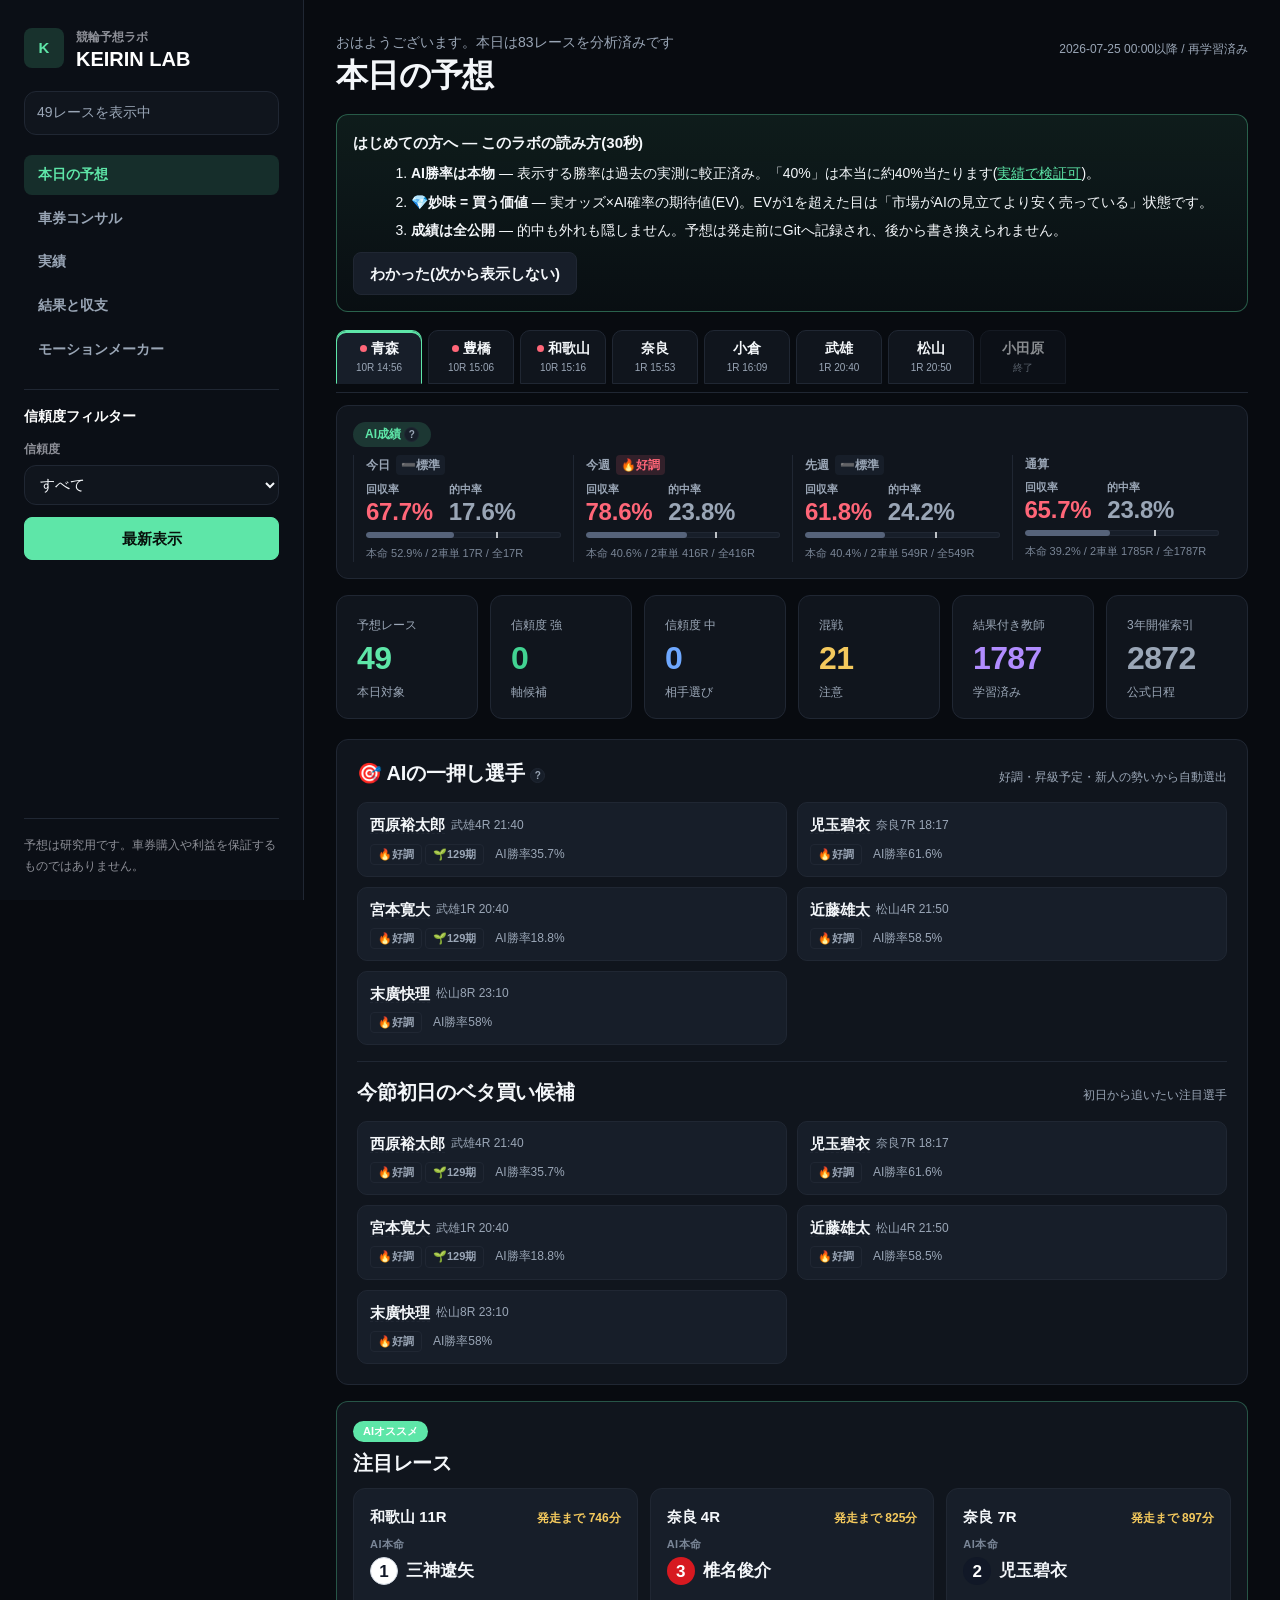
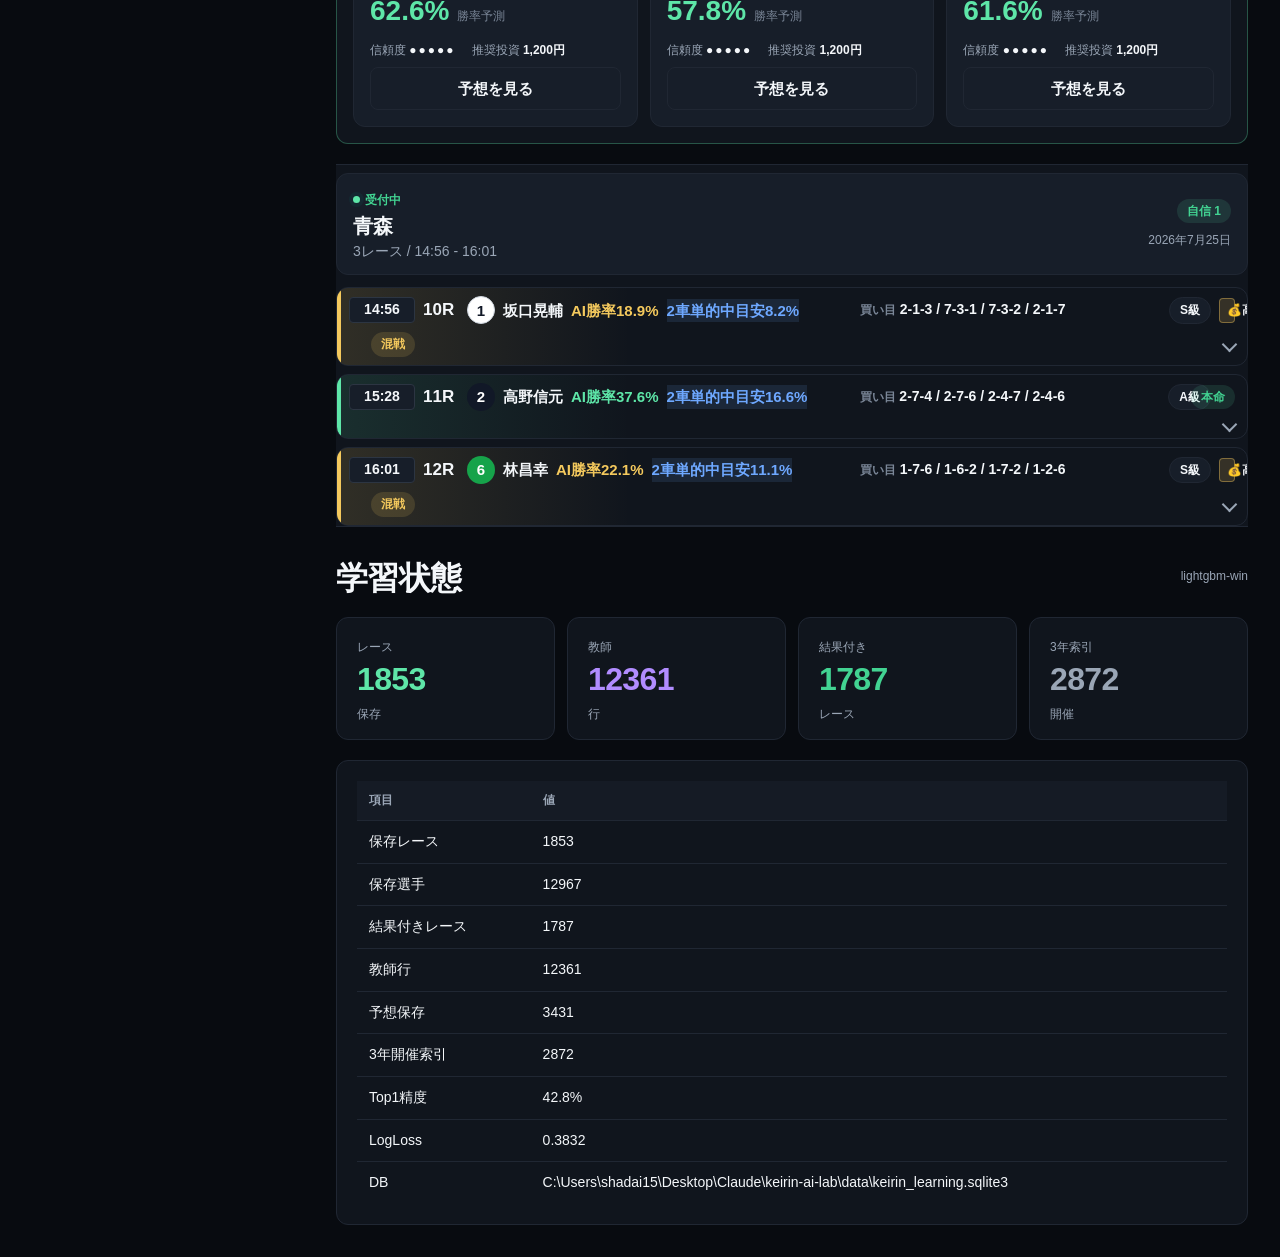
==== app/index.html @ 06a46ecc "実績まわりを「テーブル」から「バーで比較できる形」に作り替え 「全体的に物足りない/実績が見づらい」というフィードバックへの対応。 これまで実績系はすべて同じ重さのdata-tableで、一番大事な回" ====
﻿<!doctype html>
<html lang="ja">
  <head>
    <meta charset="utf-8" />
    <meta http-equiv="Cache-Control" content="no-cache, no-store, must-revalidate" />
    <meta http-equiv="Pragma" content="no-cache" />
    <meta http-equiv="Expires" content="0" />
    <meta name="viewport" content="width=device-width, initial-scale=1" />
    <link rel="icon" href="data:image/svg+xml,%3Csvg xmlns='http://www.w3.org/2000/svg' viewBox='0 0 64 64'%3E%3Crect width='64' height='64' rx='14' fill='%2310151D'/%3E%3Ctext x='32' y='45' font-size='38' font-weight='900' font-family='Arial' fill='%235EE6A8' text-anchor='middle'%3EK%3C/text%3E%3C/svg%3E" />
    <title>Keirin AI Lab</title>
    <link rel="stylesheet" href="styles.css?v=c7fe04d6" />
  </head>
  <body data-page="home">
    <div class="app-shell">
      <aside class="sidebar" aria-label="メインナビゲーション">
        <div class="brand">
          <span class="brand-mark">K</span>
          <div class="brand-copy">
            <span class="brand-kicker">競輪予想ラボ</span>
            <h1>KEIRIN LAB</h1>
          </div>
        </div>

        <div class="status" id="status" role="status">起動中</div>

        <nav class="side-nav" aria-label="ページ切替">
          <a href="index.html" class="active">本日の予想</a>
          <a href="consult.html">車券コンサル</a>
          <a href="record.html">実績</a>
          <a href="results.html">結果と収支</a>
          <a href="motion.html">モーションメーカー</a>
        </nav>

        <section class="sidebar-group" aria-labelledby="today-filter-title">
          <div class="sidebar-title" id="today-filter-title">信頼度フィルター</div>
          <label class="field">
            <span>信頼度</span>
            <select id="confidenceFilter">
              <option value="all">すべて</option>
              <option value="本命">本命</option>
              <option value="順当">順当</option>
              <option value="混戦">混戦</option>
            </select>
          </label>
          <button id="refreshTodayBtn" class="button primary">最新表示</button>
        </section>


        <p class="notice">予想は研究用です。車券購入や利益を保証するものではありません。</p>
      </aside>

      <main class="workspace">
        <section class="panel active" id="panel-today">
          <header class="page-header">
            <div>
              <p class="greeting" id="greeting"></p>
              <h2>本日の予想</h2>
            </div>
            <span class="page-meta" id="todayMeta">読み込み中</span>
          </header>

          <nav class="venue-tabs" id="venueTabs" aria-label="会場切替"></nav>

          <div class="ai-record" id="aiRecordBar" aria-label="AI予想成績"></div>


          <div class="metric-strip" id="todayMetrics"></div>

          <section class="value-board" id="valueBoard" hidden></section>

          <section class="surface-panel ai-picks" id="aiPicksBoard" hidden></section>

          <section class="recommended-races" id="recommendedSection" hidden></section>

          <div class="race-list" id="forecastList"></div>
        </section>

        <section class="panel" id="panel-learn">
          <header class="page-header">
            <div>
              <h2>学習状態</h2>
            </div>
            <span class="page-meta" id="learnModelLabel">確認中</span>
          </header>
          <div class="metric-strip" id="learnGrid"></div>
          <div class="table-wrap surface-panel">
            <table class="data-table">
              <thead>
                <tr>
                  <th>項目</th>
                  <th>値</th>
                </tr>
              </thead>
              <tbody id="learnBody"></tbody>
            </table>
          </div>
        </section>
      </main>
    </div>

    <script src="app.js?v=c7fe04d6"></script>
  </body>
</html>
---- app/styles.css ----
:root {
  color-scheme: dark;
  /* Linear系ダークネイビー + Polymarket/Stripe 参照パレット */
  --color-bg: #080b10;
  --color-sidebar: #0b0f16;
  --color-surface: #10151d;
  --color-surface-muted: #151b25;
  --color-surface-raised: #171e29;
  --color-text: #f4f7fa;
  --color-ink-900: #f4f7fa;
  --color-ink-800: #e6ebf2;
  --color-muted: #9aa6b6;
  --color-subtle: #7a8697;
  --color-border: #202733;
  --color-border-strong: #2c3542;
  --color-accent: #5ee6a8;
  --color-accent-dark: #42d392;
  --color-blue: #6ea8ff;
  --color-amber: #f4c95d;
  --color-orange: #f4a15d;
  --color-gold: #f4c95d;
  --color-purple: #b18cff;
  --color-red: #ff6678;
  --color-profit: #42d392;
  --color-loss: #ff6678;
  --color-green-soft: rgba(94, 230, 168, 0.12);
  --color-blue-soft: rgba(110, 168, 255, 0.14);
  --color-amber-soft: rgba(244, 201, 93, 0.14);
  --color-purple-soft: rgba(177, 140, 255, 0.14);
  --color-red-soft: rgba(255, 102, 120, 0.14);
  --shadow-card: 0 1px 0 rgba(255, 255, 255, 0.02) inset, 0 8px 24px rgba(0, 0, 0, 0.35);
  --shadow-panel: 0 1px 0 rgba(255, 255, 255, 0.02) inset, 0 12px 32px rgba(0, 0, 0, 0.4);
  --shadow-focus: 0 0 0 3px rgba(94, 230, 168, 0.25);
  --radius-sm: 4px;
  --radius-md: 8px;
  --radius-lg: 12px;
  --space-1: 4px;
  --space-2: 8px;
  --space-3: 12px;
  --space-4: 16px;
  --space-5: 20px;
  --space-6: 24px;
  --space-8: 32px;
  --text-xs: 12px;
  --text-sm: 14px;
  --text-md: 15px;
  --text-lg: 17px;
  --text-xl: 20px;
  --text-2xl: 26px;
  --text-3xl: 32px;
}

* {
  box-sizing: border-box;
}

html {
  background: var(--color-bg);
  overflow-x: hidden;
}

body {
  margin: 0;
  min-height: 100vh;
  overflow-x: hidden;
  overscroll-behavior-x: none;
  touch-action: pan-y;
  background: var(--color-bg);
  color: var(--color-text);
  font-family: -apple-system, BlinkMacSystemFont, "Segoe UI", "Hiragino Sans", "Yu Gothic UI", "Meiryo", sans-serif;
  font-size: var(--text-md);
  line-height: 1.55;
}

button,
input,
select {
  font: inherit;
}

.app-shell {
  display: grid;
  grid-template-columns: 304px minmax(0, 1fr);
  min-height: 100vh;
}

.sidebar {
  position: sticky;
  top: 0;
  display: flex;
  flex-direction: column;
  gap: var(--space-5);
  height: 100vh;
  overflow-y: auto;
  padding: var(--space-6);
  border-right: none;
  background: var(--color-sidebar);
  color: #ffffff;
}

.sidebar .brand h1,
.sidebar .sidebar-title {
  color: #ffffff;
}

.sidebar .brand-kicker,
.sidebar .field span,
.sidebar .notice {
  color: #8d8f97;
}

.sidebar .status {
  border-color: #3e3f43;
  background: #2b2b2e;
  color: #b7b8c0;
}

.sidebar .sidebar-group,
.sidebar .notice {
  border-top-color: #2b2b2e;
}

.sidebar input,
.sidebar select {
  border-color: #3e3f43;
  background: #2b2b2e;
  color: #ffffff;
}

.sidebar .button {
  border-color: #3e3f43;
  background: #2b2b2e;
  color: #ffffff;
}

.sidebar .button.primary {
  border-color: var(--color-accent);
  background: var(--color-accent);
}

.brand {
  display: flex;
  align-items: center;
  gap: var(--space-3);
}

.brand-mark {
  display: grid;
  place-items: center;
  width: 40px;
  height: 40px;
  flex: 0 0 auto;
  border-radius: var(--radius-md);
  background: var(--color-accent);
  color: #ffffff;
  font-weight: 800;
}

.brand-copy {
  min-width: 0;
}

.brand-kicker,
.eyebrow,
.field span,
.metric span,
.metric em,
.page-meta,
.section-head span,
.muted,
.notice {
  color: var(--color-muted);
  font-size: var(--text-xs);
}

.brand-kicker,
.eyebrow,
.field span,
.sidebar-title {
  font-weight: 800;
}

.brand h1,
.race-title-block h3,
h2,
h3,
h4,
p {
  margin: 0;
}

.brand h1 {
  overflow: hidden;
  font-size: var(--text-xl);
  line-height: 1.2;
  text-overflow: ellipsis;
  white-space: nowrap;
}

.status {
  min-height: 40px;
  padding: 10px 12px;
  border: 1px solid var(--color-border);
  border-radius: var(--radius-lg);
  background: #ffffff;
  color: var(--color-muted);
  font-size: var(--text-sm);
}

.tabs,
.sidebar-group,
.field {
  display: grid;
}

.tabs {
  gap: var(--space-2);
}

.tab,
.button {
  min-height: 40px;
  border: 1px solid var(--color-border);
  border-radius: 999px;
  padding: 9px 16px;
  background: var(--color-surface);
  color: var(--color-text);
  cursor: pointer;
  font-weight: 700;
  transition: border-color 150ms ease, background-color 150ms ease, box-shadow 150ms ease;
}

.tab {
  text-align: left;
}

.tab.active {
  border-color: rgba(15, 118, 110, 0.42);
  background: var(--color-green-soft);
  color: var(--color-accent-dark);
  font-weight: 800;
}

.button.primary {
  border-color: var(--color-accent);
  background: var(--color-accent);
  color: #ffffff;
  font-weight: 800;
}

.tab:hover,
.button:hover,
input:hover,
select:hover {
  border-color: var(--color-border-strong);
}

.button.primary:hover {
  border-color: var(--color-accent-dark);
  background: var(--color-accent-dark);
}

.tab:focus-visible,
.button:focus-visible,
input:focus-visible,
select:focus-visible,
summary:focus-visible,
a:focus-visible {
  outline: none;
  box-shadow: var(--shadow-focus);
}

.sidebar-group {
  gap: var(--space-3);
  padding-top: var(--space-4);
  border-top: 1px solid var(--color-border);
}

.sidebar-title {
  color: var(--color-text);
  font-size: var(--text-sm);
}

.field {
  gap: 6px;
}

.field.compact {
  gap: var(--space-1);
}

input,
select {
  width: 100%;
  min-height: 40px;
  border: 1px solid var(--color-border);
  border-radius: var(--radius-lg);
  padding: 9px 11px;
  background: var(--color-surface);
  color: var(--color-text);
}

::placeholder {
  color: var(--color-subtle);
}

.button-row {
  display: grid;
  grid-template-columns: 1fr 1fr;
  gap: var(--space-2);
}

.notice {
  margin-top: auto;
  padding-top: var(--space-4);
  border-top: 1px solid var(--color-border);
  line-height: 1.7;
}

.workspace {
  min-width: 0;
  padding: var(--space-8);
}

.panel {
  display: block;
}

.panel + .panel {
  margin-top: var(--space-8);
  padding-top: var(--space-8);
  border-top: 1px solid var(--color-border);
}

.page-header,
.race-head,
.section-head {
  display: flex;
  align-items: flex-start;
  justify-content: space-between;
  gap: var(--space-4);
}

.page-header {
  margin-bottom: var(--space-5);
}

.eyebrow {
  margin-bottom: 6px;
  text-transform: uppercase;
}

h2 {
  font-size: var(--text-3xl);
  line-height: 1.2;
  letter-spacing: -0.02em;
}

h3 {
  font-size: var(--text-xl);
  line-height: 1.3;
  letter-spacing: -0.01em;
}

h4 {
  margin-bottom: var(--space-2);
  font-size: var(--text-sm);
  line-height: 1.35;
}

.page-meta {
  padding-top: var(--space-2);
  text-align: right;
}

.metric-strip {
  display: grid;
  grid-template-columns: repeat(auto-fit, minmax(146px, 1fr));
  gap: var(--space-3);
  margin-bottom: var(--space-5);
}

#todayMetrics {
  grid-template-columns: repeat(6, minmax(112px, 1fr));
}

.metric {
  min-height: 96px;
  padding: var(--space-4) var(--space-5);
  border: 1px solid var(--color-border);
  border-radius: var(--radius-lg);
  background: var(--color-surface);
}

.metric-teal {
  --metric-color: var(--color-accent);
}

.metric-green {
  --metric-color: var(--color-accent-dark);
}

.metric-blue {
  --metric-color: var(--color-blue);
}

.metric-amber {
  --metric-color: var(--color-amber);
}

.metric-purple {
  --metric-color: var(--color-purple);
}

.metric-slate {
  --metric-color: var(--color-muted);
}

.metric strong {
  display: block;
  margin-top: 6px;
  color: var(--metric-color, var(--color-text));
  font-size: 32px;
  font-weight: 800;
  line-height: 1.05;
  letter-spacing: -0.02em;
  font-variant-numeric: tabular-nums;
}

.metric em {
  display: block;
  margin-top: var(--space-2);
  font-style: normal;
}

.capital-planner {
  margin-bottom: var(--space-5);
  padding: var(--space-5);
  border-color: rgba(15, 118, 110, 0.18);
  background:
    linear-gradient(180deg, rgba(15, 118, 110, 0.06), transparent 150px),
    var(--color-surface);
  box-shadow: var(--shadow-panel);
}

.capital-head {
  display: flex;
  align-items: flex-end;
  justify-content: space-between;
  gap: var(--space-4);
  margin-bottom: var(--space-4);
}

.capital-form {
  display: grid;
  grid-template-columns: repeat(3, minmax(108px, 132px)) repeat(2, minmax(118px, auto)) auto;
  gap: var(--space-2);
  align-items: end;
}

.check-field {
  display: inline-flex;
  align-items: center;
  gap: var(--space-2);
  min-height: 40px;
  padding: 8px 10px;
  border: 1px solid var(--color-border);
  border-radius: var(--radius-lg);
  background: var(--color-surface-raised);
  color: var(--color-text);
  font-size: var(--text-sm);
  font-weight: 800;
  white-space: nowrap;
}

.check-field input {
  width: 16px;
  min-height: 16px;
}

.plan-result {
  display: grid;
  gap: var(--space-3);
}

.plan-meta {
  display: flex;
  flex-wrap: wrap;
  gap: var(--space-2);
  color: var(--color-muted);
  font-size: var(--text-xs);
  font-weight: 800;
}

.plan-meta span {
  display: inline-flex;
  align-items: center;
  min-height: 26px;
  border-radius: 999px;
  padding: 4px 9px;
  background: var(--color-surface-muted);
}

.plan-grid {
  display: grid;
  gap: var(--space-3);
}

.plan-card {
  display: grid;
  gap: var(--space-3);
  padding: var(--space-4);
  border: 1px solid var(--color-border);
  border-left: 4px solid var(--color-blue);
  border-radius: var(--radius-lg);
  background: linear-gradient(180deg, #ffffff 0%, #fbfcfd 100%);
  box-shadow: 0 1px 2px rgba(16, 24, 32, 0.04);
}

.plan-card.is-reached {
  border-left-color: var(--color-accent);
}

.plan-card.is-short {
  border-left-color: var(--color-amber);
}

.plan-card-head,
.plan-race,
.plan-ticket,
.plan-money,
.plan-warnings {
  display: flex;
  align-items: center;
  gap: var(--space-2);
  min-width: 0;
}

.plan-card-head {
  justify-content: space-between;
  gap: var(--space-4);
  padding-bottom: var(--space-3);
  border-bottom: 1px solid var(--color-border);
}

.plan-card-head h4 {
  margin-top: 5px;
  margin-bottom: 0;
  font-size: var(--text-lg);
}

.plan-return {
  display: grid;
  justify-items: end;
  color: var(--color-muted);
  font-size: var(--text-xs);
  text-align: right;
}

.plan-return strong {
  color: var(--color-ink-900);
  font-size: var(--text-xl);
}

.plan-legs {
  display: grid;
  gap: var(--space-2);
}

.plan-leg {
  display: grid;
  grid-template-columns: minmax(200px, 0.8fr) minmax(210px, 0.82fr) minmax(180px, 0.62fr);
  gap: var(--space-3);
  align-items: start;
  padding: var(--space-3);
  border: 1px solid rgba(16, 24, 32, 0.06);
  border-radius: var(--radius-lg);
  background: #ffffff;
}

.plan-race strong,
.plan-ticket b {
  color: var(--color-ink-900);
}

.plan-race span:last-child {
  color: var(--color-muted);
  font-size: var(--text-xs);
  font-weight: 800;
}

.plan-ticket,
.plan-money {
  flex-wrap: wrap;
}

.plan-ticket span,
.plan-money span,
.plan-money strong,
.plan-reasons span,
.plan-warnings span {
  display: inline-flex;
  align-items: center;
  min-height: 26px;
  border-radius: 999px;
  padding: 3px 8px;
  font-size: var(--text-xs);
  font-weight: 800;
}

.odds-live {
  background: var(--color-green-soft);
  color: var(--color-accent-dark);
}

.odds-estimated {
  background: var(--color-amber-soft);
  color: var(--color-amber);
}

.plan-money {
  justify-content: flex-end;
}

.plan-money span {
  background: var(--color-blue-soft);
  color: var(--color-blue);
}

.plan-money strong {
  background: var(--color-green-soft);
  color: var(--color-accent-dark);
}

.ev-chip {
  display: inline-flex;
  align-items: center;
  min-height: 26px;
  border-radius: 999px;
  padding: 3px 8px;
  font-size: var(--text-xs);
  font-style: normal;
  font-weight: 900;
}

.ev-positive {
  background: #e6f8ed;
  color: #137333;
}

.ev-caution {
  background: var(--color-amber-soft);
  color: var(--color-amber);
}

.plan-reasons {
  grid-column: 1 / -1;
  display: flex;
  flex-wrap: wrap;
  gap: var(--space-2);
}

.plan-reasons span {
  background: #ffffff;
  color: var(--color-muted);
}

.plan-reasons .ex-signal {
  background: var(--color-purple-soft);
  color: var(--color-purple);
}

.plan-warnings {
  flex-wrap: wrap;
}

.plan-warnings span {
  background: var(--color-red-soft);
  color: var(--color-red);
}

.race-list {
  display: grid;
  gap: var(--space-4);
}

.venue-board {
  margin-bottom: var(--space-5);
  padding: var(--space-4);
  border: 1px solid var(--color-border);
  border-radius: var(--radius-lg);
  background:
    linear-gradient(135deg, rgba(15, 118, 110, 0.1), transparent 42%),
    var(--color-surface);
  box-shadow: var(--shadow-panel);
}

.venue-board-head {
  display: flex;
  align-items: baseline;
  gap: var(--space-2);
  margin-bottom: var(--space-3);
}

.venue-board-head span {
  color: var(--color-muted);
  font-size: var(--text-xs);
  font-weight: 800;
}

.venue-board-head strong {
  font-size: var(--text-lg);
}

.venue-strip {
  display: flex;
  gap: var(--space-3);
  overflow-x: auto;
  padding-bottom: 2px;
}

.venue-chip {
  display: grid;
  gap: 4px;
  min-width: 172px;
  flex: 0 0 auto;
  padding: var(--space-3);
  border: 1px solid rgba(15, 118, 110, 0.18);
  border-radius: var(--radius-lg);
  background: linear-gradient(180deg, #ffffff 0%, #f5faf8 100%);
  box-shadow: inset 0 -1px 0 rgba(15, 118, 110, 0.08);
}

.venue-chip strong {
  font-size: var(--text-lg);
}

.venue-chip small {
  color: var(--color-muted);
  font-size: var(--text-xs);
}

.venue-chip em {
  color: var(--color-accent-dark);
  font-size: var(--text-xs);
  font-style: normal;
  font-weight: 900;
}

.status-dot {
  display: inline-flex;
  align-items: center;
  gap: 5px;
  color: var(--color-accent-dark);
  font-size: var(--text-xs);
  font-weight: 900;
}

.status-dot::before {
  content: "";
  width: 7px;
  height: 7px;
  border-radius: 50%;
  background: var(--color-accent);
  box-shadow: 0 0 0 4px rgba(15, 118, 110, 0.12);
}

.venue-section {
  display: grid;
  gap: var(--space-3);
  padding-top: var(--space-2);
  border-top: 1px solid var(--color-border-strong);
}

.venue-section-head {
  display: flex;
  align-items: center;
  justify-content: space-between;
  gap: var(--space-4);
  padding: var(--space-3) var(--space-4);
  border: 1px solid var(--color-border);
  border-radius: var(--radius-lg);
  background: linear-gradient(180deg, #ffffff 0%, #f8fafb 100%);
}

.venue-section-head h3 {
  margin-top: 3px;
  font-size: var(--text-xl);
}

.venue-section-head p {
  margin-top: 2px;
  color: var(--color-muted);
  font-size: var(--text-sm);
}

.venue-section-stats,
.venue-ribbon-list {
  display: grid;
  gap: var(--space-2);
}

.venue-section-stats {
  justify-items: end;
  color: var(--color-muted);
  font-size: var(--text-xs);
  white-space: nowrap;
}

.race-ribbon {
  --ribbon-color: var(--color-accent);
  --ribbon-soft: var(--color-green-soft);
  overflow: hidden;
  border: 1px solid var(--color-border);
  border-radius: var(--radius-lg);
  background: var(--color-surface);
  transition: border-color 160ms ease, box-shadow 160ms ease, transform 160ms ease;
}

.race-ribbon:hover {
  border-color: rgba(94, 230, 168, 0.4);
  box-shadow: 0 8px 18px rgba(0, 0, 0, 0.35);
  transform: translateY(-1px);
}

.race-ribbon.is-strong {
  --ribbon-color: var(--color-accent);
  --ribbon-soft: var(--color-green-soft);
}

.race-ribbon.is-medium {
  --ribbon-color: var(--color-blue);
  --ribbon-soft: var(--color-blue-soft);
}

.race-ribbon.is-mixed {
  --ribbon-color: var(--color-amber);
  --ribbon-soft: var(--color-amber-soft);
}

.race-ribbon[open] {
  box-shadow: var(--shadow-card);
}

.race-ribbon > summary {
  list-style: none;
}

.race-ribbon > summary::-webkit-details-marker {
  display: none;
}

.ribbon-summary {
  display: grid;
  grid-template-columns: 66px 36px minmax(160px, 1fr) minmax(150px, 0.78fr) auto 16px;
  gap: var(--space-2);
  align-items: center;
  min-height: 48px;
  padding: 8px var(--space-3) 8px var(--space-2);
  border-left: 4px solid var(--ribbon-color);
  background: linear-gradient(90deg, var(--ribbon-soft) 0%, transparent 32%);
  cursor: pointer;
}

.ribbon-summary::after {
  content: "";
  grid-column: 6;
  width: 9px;
  height: 9px;
  justify-self: end;
  border-right: 2px solid var(--color-muted);
  border-bottom: 2px solid var(--color-muted);
  transform: rotate(45deg);
  transition: transform 160ms ease;
}

.race-ribbon[open] .ribbon-summary::after {
  transform: rotate(225deg);
}

.ribbon-summary > strong {
  color: var(--color-ink-900);
  font-size: var(--text-lg);
}

.ribbon-time {
  display: inline-flex;
  align-items: center;
  justify-content: center;
  min-height: 26px;
  border: 1px solid var(--color-border-strong);
  border-radius: var(--radius-sm);
  background: var(--color-surface-raised);
  color: var(--color-text);
  font-size: var(--text-sm);
  font-variant-numeric: tabular-nums;
  font-weight: 900;
}

.ribbon-main {
  display: inline-flex;
  align-items: center;
  gap: var(--space-2);
  min-width: 0;
  color: var(--color-ink-900);
  font-weight: 800;
  font-size: var(--text-md);
}

.ribbon-main .car {
  flex: 0 0 auto;
}

.ribbon-main em {
  color: var(--ribbon-color);
  font-style: normal;
  font-variant-numeric: tabular-nums;
  font-weight: 900;
  white-space: nowrap;
}

.ribbon-tickets {
  overflow: hidden;
  color: var(--color-text);
  font-size: var(--text-sm);
  font-variant-numeric: tabular-nums;
  font-weight: 800;
  text-overflow: ellipsis;
  white-space: nowrap;
}

.ribbon-tickets::before {
  content: "買い目 ";
  color: var(--color-subtle);
  font-size: var(--text-xs);
  font-weight: 800;
}

.ribbon-summary .confidence-badge {
  justify-self: end;
  white-space: nowrap;
}

.ribbon-body {
  padding: var(--space-4);
  border-top: 1px solid var(--color-border);
  background: linear-gradient(180deg, #f8fafb 0%, #f3f6f8 100%);
}

.race-card.ribbon-card {
  margin: 0;
  border-top-width: 0;
  border-left: 4px solid var(--card-color, var(--color-border));
  box-shadow: none;
}

.race-card,
.race-head,
.surface-panel,
.source-card {
  border: 1px solid var(--color-border);
  border-radius: var(--radius-lg);
  background: var(--color-surface);
  box-shadow: var(--shadow-panel);
}

.race-card {
  padding: var(--space-5);
  border-top-width: 4px;
  border-top-color: var(--card-color, var(--color-border));
}

.race-card.is-strong {
  --card-color: var(--color-accent);
}

.race-card.is-medium {
  --card-color: var(--color-blue);
}

.race-card.is-mixed {
  --card-color: var(--color-amber);
}

.race-card-head {
  display: grid;
  grid-template-columns: minmax(0, 1fr) minmax(220px, 320px);
  gap: var(--space-5);
  align-items: start;
  padding-bottom: var(--space-4);
  border-bottom: 1px solid var(--color-border);
}

.race-title-block {
  min-width: 0;
}

.race-title-block h3 {
  margin-top: 6px;
  font-size: 22px;
}

.race-title-block p {
  margin-top: 6px;
  color: var(--color-muted);
}

.time-chip,
.badge {
  display: inline-flex;
  align-items: center;
  justify-content: center;
  min-height: 24px;
  border-radius: 999px;
  padding: 3px 10px;
  font-size: var(--text-xs);
  font-weight: 800;
}

.time-chip {
  background: var(--color-surface-muted);
  color: var(--color-accent-dark);
}

.badge {
  background: var(--color-green-soft);
  color: var(--color-accent-dark);
}

.confidence-summary {
  display: grid;
  justify-items: end;
  gap: 6px;
  color: var(--color-muted);
  font-size: var(--text-xs);
  text-align: right;
}

.is-medium .confidence-badge {
  background: var(--color-blue-soft);
  color: var(--color-blue);
}

.is-mixed .confidence-badge {
  background: var(--color-amber-soft);
  color: var(--color-amber);
}

.prediction-summary {
  display: grid;
  grid-template-columns: minmax(210px, 260px) minmax(0, 1fr) minmax(220px, 300px);
  gap: var(--space-4);
  align-items: stretch;
  padding: var(--space-4) 0;
  border-bottom: 1px solid var(--color-border);
}

.main-pick {
  min-width: 0;
  padding: var(--space-3);
  border: 1px solid rgba(15, 118, 110, 0.18);
  border-left: 4px solid var(--color-accent);
  border-radius: var(--radius-lg);
  background: #ffffff;
}

.main-pick span:not(.car) {
  display: block;
  color: var(--color-muted);
  font-size: var(--text-xs);
  font-weight: 800;
}

.main-pick .car {
  display: inline-grid;
}

.main-pick strong {
  display: flex;
  align-items: center;
  gap: var(--space-2);
  margin-top: var(--space-1);
  font-size: var(--text-xl);
}

.main-pick em,
.rank-pill em,
.ticket-chip em {
  color: var(--color-accent-dark);
  font-style: normal;
  font-weight: 800;
}

.main-pick em {
  display: block;
  margin-top: 6px;
  font-size: var(--text-lg);
}

.top3-row,
.ticket-row,
.reason-list {
  display: flex;
  flex-wrap: wrap;
  gap: var(--space-2);
}

.rank-pill,
.ticket-chip,
.reason-list span {
  display: inline-flex;
  align-items: center;
  gap: 7px;
  min-height: 32px;
  border: 1px solid var(--color-border);
  border-radius: var(--radius-lg);
  padding: 5px 8px;
  background: #ffffff;
  font-size: var(--text-sm);
}

.ticket-chip {
  min-height: 40px;
  padding: 8px 14px;
  font-size: 18px;
  font-weight: 800;
}

.rank-pill:first-child,
.ticket-chip:first-child {
  border-color: rgba(15, 118, 110, 0.32);
  background: var(--color-green-soft);
}

.rank-pill b {
  color: var(--color-amber);
}

.ticket-row {
  justify-content: flex-end;
}

.ticket-chip {
  font-variant-numeric: tabular-nums;
}

.line-diagram {
  display: grid;
  gap: var(--space-3);
  margin-top: var(--space-4);
  padding: var(--space-4);
  border-radius: var(--radius-lg);
  border: 1px solid rgba(16, 24, 32, 0.06);
  background: linear-gradient(180deg, #f9fbfd 0%, #ffffff 100%);
}

.diagram-title {
  display: flex;
  align-items: baseline;
  justify-content: space-between;
  gap: var(--space-3);
}

.diagram-title span {
  color: var(--color-muted);
  font-size: var(--text-xs);
  font-weight: 800;
}

.diagram-title strong {
  font-size: var(--text-sm);
}

.line-tracks {
  display: grid;
  gap: var(--space-2);
}

.line-track {
  --line-color: var(--color-accent);
  --line-soft: var(--color-green-soft);
  display: grid;
  grid-template-columns: 112px minmax(0, 1fr);
  gap: var(--space-3);
  align-items: center;
  padding: var(--space-3);
  border-left: 4px solid var(--line-color);
  border-radius: var(--radius-lg);
  background: var(--line-soft);
}

.line-color-1 {
  --line-color: var(--color-accent);
  --line-soft: var(--color-green-soft);
}

.line-color-2 {
  --line-color: var(--color-blue);
  --line-soft: var(--color-blue-soft);
}

.line-color-3 {
  --line-color: var(--color-amber);
  --line-soft: var(--color-amber-soft);
}

.line-color-4 {
  --line-color: var(--color-purple);
  --line-soft: var(--color-purple-soft);
}

.line-color-5 {
  --line-color: var(--color-red);
  --line-soft: var(--color-red-soft);
}

.line-track-label {
  min-width: 0;
}

.line-track-label b,
.line-track-label span {
  display: block;
}

.line-track-label b {
  color: var(--color-text);
  font-size: var(--text-sm);
}

.line-track-label span {
  color: var(--color-muted);
  font-size: var(--text-xs);
}

.line-nodes {
  display: flex;
  flex-wrap: wrap;
  align-items: center;
  gap: var(--space-2);
  min-width: 0;
}

.line-node {
  display: inline-flex;
  align-items: center;
  gap: var(--space-2);
  max-width: 220px;
  min-height: 42px;
  padding: 6px 9px;
  border: 1px solid rgba(255, 255, 255, 0.75);
  border-radius: var(--radius-lg);
  background: rgba(255, 255, 255, 0.82);
}

.line-node.is-highlight {
  border-color: var(--line-color);
  box-shadow: inset 0 0 0 1px var(--line-color);
}

.node-copy {
  display: grid;
  min-width: 0;
}

.node-copy b {
  overflow: hidden;
  color: var(--color-text);
  font-size: var(--text-sm);
  line-height: 1.25;
  text-overflow: ellipsis;
  white-space: nowrap;
}

.node-copy small {
  color: var(--color-muted);
  font-size: var(--text-xs);
}

.line-arrow {
  color: var(--line-color);
  font-weight: 900;
}

.forecast-grid {
  display: grid;
  grid-template-columns: minmax(0, 1.14fr) minmax(280px, 0.86fr);
  gap: var(--space-6);
  padding-top: var(--space-4);
}

.analysis-block {
  min-width: 0;
}

.analysis-block p {
  margin-bottom: var(--space-2);
  color: #31404c;
  line-height: 1.75;
}

.analysis-block {
  padding: var(--space-3);
  border-radius: var(--radius-lg);
}

.analysis-block:first-child {
  background: rgba(255, 255, 255, 0.72);
}

.headline {
  color: var(--color-text);
  font-weight: 800;
}

.risk-text {
  color: #694d17;
}

.line-list,
.signal-list,
.notes {
  margin: 0;
  padding-left: var(--space-5);
  line-height: 1.75;
}

.line-list li,
.signal-list li {
  margin-bottom: var(--space-2);
}

.line-list b {
  color: var(--color-text);
}

.line-list span {
  display: block;
  color: var(--color-muted);
}

.details {
  margin-top: var(--space-4);
  padding-top: var(--space-4);
  border-top: 1px solid var(--color-border);
}

.details summary {
  cursor: pointer;
  color: var(--color-accent-dark);
  font-weight: 800;
}

.detail-grid {
  display: grid;
  grid-template-columns: minmax(0, 0.95fr) minmax(360px, 1.05fr);
  gap: var(--space-5);
  margin-top: var(--space-4);
}

.source-link {
  display: inline-block;
  margin-top: var(--space-3);
  color: var(--color-accent-dark);
  font-weight: 800;
  text-decoration: none;
}

.race-head {
  padding: var(--space-5);
  margin-bottom: var(--space-4);
}

.meta {
  display: flex;
  flex-wrap: wrap;
  gap: 8px 14px;
  margin-top: var(--space-3);
  color: var(--color-muted);
  font-size: var(--text-sm);
}

.compact-metrics {
  grid-template-columns: repeat(3, minmax(90px, 1fr));
  min-width: 310px;
  margin-bottom: 0;
}

.analysis-layout {
  display: grid;
  grid-template-columns: minmax(0, 1.45fr) minmax(280px, 0.75fr);
  gap: var(--space-4);
  margin-bottom: var(--space-4);
}

.surface-panel {
  padding: var(--space-5);
  box-shadow: none;
}

.section-head {
  margin-bottom: var(--space-4);
}

.table-wrap,
.mini-table {
  width: 100%;
  overflow-x: auto;
}

.data-table {
  width: 100%;
  min-width: 760px;
  border-collapse: collapse;
  font-variant-numeric: tabular-nums;
}

.compact-table {
  min-width: 560px;
}

.data-table th,
.data-table td {
  padding: 10px 12px;
  border-bottom: 1px solid var(--color-border);
  text-align: left;
  vertical-align: top;
  font-size: var(--text-sm);
}

.data-table th {
  position: sticky;
  top: 0;
  background: #f4f7fa;
  color: var(--color-muted);
  font-size: var(--text-xs);
  font-weight: 800;
  white-space: nowrap;
}

.data-table tbody tr:hover td {
  background: #f9fbfc;
}

.data-table tr:last-child td {
  border-bottom: 0;
}

.car {
  display: inline-grid;
  place-items: center;
  width: 28px;
  height: 28px;
  flex: 0 0 28px;
  border-radius: 50%;
  background: var(--color-text);
  color: #ffffff;
  font-weight: 800;
  line-height: 1;
}

.car-1 {
  border: 1px solid #cfd6df;
  background: #ffffff;
  color: #111827;
}

.car-2 {
  background: #111827;
  color: #ffffff;
}

.car-3 {
  background: #d71920;
  color: #ffffff;
}

.car-4 {
  background: #1d4ed8;
  color: #ffffff;
}

.car-5 {
  background: #facc15;
  color: #111827;
}

.car-6 {
  background: #16a34a;
  color: #ffffff;
}

.car-7 {
  background: #f97316;
  color: #ffffff;
}

.car-8 {
  background: #ec4899;
  color: #ffffff;
}

.car-9 {
  background: #7c3aed;
  color: #ffffff;
}

.mark {
  color: var(--color-amber);
  font-weight: 800;
  white-space: nowrap;
}

.prob {
  font-variant-numeric: tabular-nums;
  font-weight: 800;
}

.tone {
  display: inline-flex;
  align-items: center;
  min-height: 24px;
  margin-bottom: 5px;
  padding: 3px 8px;
  border-radius: 999px;
  background: var(--color-green-soft);
  color: var(--color-accent-dark);
  white-space: nowrap;
  font-size: var(--text-xs);
  font-weight: 800;
}

.tone.risk {
  background: var(--color-red-soft);
  color: var(--color-red);
}

.tickets {
  display: grid;
  gap: var(--space-2);
  margin: var(--space-2) 0 var(--space-5);
}

.ticket {
  display: flex;
  align-items: center;
  justify-content: space-between;
  gap: var(--space-3);
  min-height: 42px;
  border-bottom: 1px solid var(--color-border);
}

.ticket strong {
  font-size: var(--text-lg);
}

.source-grid {
  display: grid;
  grid-template-columns: repeat(auto-fit, minmax(250px, 1fr));
  gap: var(--space-4);
}

.source-card {
  padding: var(--space-4);
}

.source-card h3 {
  margin-bottom: 6px;
  font-size: var(--text-lg);
}

.source-card p {
  color: var(--color-muted);
  line-height: 1.7;
}

.source-card a {
  display: inline-block;
  margin-top: var(--space-3);
  color: var(--color-accent-dark);
  font-weight: 800;
  text-decoration: none;
}

.empty {
  border: 1px dashed var(--color-border-strong);
  border-radius: var(--radius-lg);
  padding: var(--space-5);
  color: var(--color-muted);
  background: var(--color-surface);
}

@media (max-width: 1180px) {
  #todayMetrics {
    grid-template-columns: repeat(3, 1fr);
  }

  .capital-head,
  .plan-card-head {
    align-items: flex-start;
    flex-direction: column;
  }

  .capital-form {
    width: 100%;
    grid-template-columns: repeat(3, minmax(120px, 1fr));
  }

  .plan-leg {
    grid-template-columns: 1fr;
  }

  .plan-money {
    justify-content: flex-start;
  }

  .prediction-summary,
  .forecast-grid,
  .detail-grid,
  .analysis-layout {
    grid-template-columns: 1fr;
  }

  .ticket-row {
    justify-content: flex-start;
  }
}

@media (max-width: 900px) {
  .app-shell {
    grid-template-columns: 1fr;
  }

  .sidebar {
    position: static;
    height: auto;
    border-right: 0;
    border-bottom: 1px solid var(--color-border);
    padding: var(--space-4);
  }

  .tabs {
    grid-template-columns: repeat(3, 1fr);
  }

  .tab {
    text-align: center;
  }

  .page-header,
  .race-head,
  .race-card-head {
    display: grid;
    grid-template-columns: 1fr;
  }

  .venue-section-head {
    align-items: flex-start;
  }

  .venue-section-stats {
    justify-items: start;
  }

  .ribbon-summary {
    grid-template-columns: 70px 44px minmax(150px, 1fr) minmax(116px, 0.7fr) auto 18px;
    gap: var(--space-2);
  }

  .confidence-summary,
  .page-meta {
    justify-items: start;
    text-align: left;
  }

  .compact-metrics {
    min-width: 0;
  }

  .capital-form {
    grid-template-columns: repeat(2, minmax(120px, 1fr));
  }

  .capital-form .button {
    grid-column: 1 / -1;
  }
}

@media (max-width: 560px) {
  .app-shell {
    display: flex;
    flex-direction: column;
  }

  .sidebar {
    display: contents;
  }

  .brand {
    order: 1;
    padding: var(--space-4) var(--space-4) 0;
  }

  .status {
    order: 2;
    margin: 0 var(--space-4);
  }

  .tabs {
    order: 3;
    margin: 0 var(--space-4) var(--space-3);
  }

  .workspace {
    order: 4;
    padding: var(--space-4);
  }

  .sidebar-group {
    order: 5;
    margin: 0 var(--space-4) var(--space-4);
    padding-top: var(--space-4);
  }

  .notice {
    order: 6;
    margin: 0 var(--space-4) var(--space-4);
  }

  h2 {
    font-size: 22px;
  }

  .tabs,
  .button-row {
    grid-template-columns: 1fr 1fr;
  }

  .tabs {
    grid-template-columns: repeat(3, 1fr);
  }

  .venue-board {
    margin-bottom: var(--space-4);
    padding: var(--space-3);
  }

  .capital-planner {
    padding: var(--space-3);
  }

  .capital-form {
    grid-template-columns: 1fr 1fr;
    gap: var(--space-3);
  }

  .capital-form .button {
    grid-column: 1 / -1;
  }

  .venue-section {
    gap: var(--space-2);
  }

  .venue-section-head {
    display: grid;
    grid-template-columns: 1fr;
    padding: var(--space-3);
  }

  .venue-section-stats {
    display: flex;
    flex-wrap: wrap;
    justify-content: flex-start;
    white-space: normal;
  }

  .ribbon-summary {
    grid-template-columns: 64px 40px minmax(0, 1fr) 18px;
    gap: var(--space-2);
    min-height: 82px;
    padding: var(--space-2) var(--space-3);
  }

  .ribbon-time {
    grid-column: 1;
    grid-row: 1;
  }

  .ribbon-summary > strong {
    grid-column: 2;
    grid-row: 1;
  }

  .ribbon-main {
    grid-column: 3;
    grid-row: 1;
  }

  .ribbon-summary .confidence-badge {
    grid-column: 1 / 3;
    grid-row: 2;
    justify-self: start;
  }

  .ribbon-tickets {
    grid-column: 3 / 5;
    grid-row: 2;
    max-width: 100%;
  }

  .ribbon-summary::after {
    grid-column: 4;
    grid-row: 1;
  }

  .ribbon-body {
    padding: var(--space-3);
  }

  .line-track {
    grid-template-columns: 1fr;
  }

  .metric-strip {
    grid-template-columns: 1fr 1fr;
    gap: var(--space-2);
  }

  #todayMetrics {
    grid-template-columns: 1fr 1fr;
  }

  .metric {
    min-height: 76px;
    padding: var(--space-3);
  }

  .metric strong {
    font-size: 20px;
  }

  .race-card {
    padding: var(--space-3);
  }

  .race-card-head,
  .prediction-summary,
  .forecast-grid {
    gap: var(--space-3);
  }

  .top3-row,
  .ticket-row {
    display: grid;
    grid-template-columns: 1fr;
  }

  .rank-pill,
  .ticket-chip {
    justify-content: flex-start;
    width: 100%;
  }

  .plan-card,
  .capital-planner,
  .surface-panel,
  .race-head {
    box-shadow: none;
  }

  .plan-leg {
    padding: var(--space-3);
  }

  .plan-ticket,
  .plan-money {
    justify-content: flex-start;
  }

  .data-table th,
  .data-table td {
    padding: 9px 10px;
  }
}

/* Bankroll session */
.bankroll-session .capital-head {
  align-items: flex-start;
}

.bankroll-head-actions {
  display: flex;
  gap: var(--space-2);
}

.bankroll-setup {
  display: grid;
  gap: var(--space-3);
}

.bankroll-form {
  display: flex;
  flex-wrap: wrap;
  gap: var(--space-3);
  align-items: flex-end;
}

.bankroll-form .field.compact input {
  width: 104px;
}

.check-field.is-disabled {
  opacity: 0.55;
}

.bankroll-rules {
  margin: 0;
  padding: var(--space-3) var(--space-4);
  list-style: none;
  display: grid;
  gap: var(--space-1);
  background: var(--color-surface-muted);
  border: 1px solid var(--color-border);
  border-radius: var(--radius-md);
  font-size: var(--text-xs);
  color: var(--color-muted);
}

.bankroll-rules li::before {
  content: "・";
  color: var(--color-accent);
}

.bankroll-last {
  margin: 0;
  font-size: var(--text-sm);
  color: var(--color-muted);
}

.bankroll-status {
  display: grid;
  grid-template-columns: repeat(auto-fit, minmax(140px, 1fr));
  gap: var(--space-3);
  margin-bottom: var(--space-4);
}

.bankroll-stop-banner {
  display: flex;
  flex-wrap: wrap;
  gap: var(--space-2) var(--space-4);
  align-items: center;
  padding: var(--space-3) var(--space-4);
  margin-bottom: var(--space-4);
  border-radius: var(--radius-md);
  border: 1px solid var(--color-border-strong);
  background: var(--color-surface-muted);
}

.bankroll-stop-banner.is-reached {
  border-color: var(--color-accent);
  background: var(--color-green-soft);
}

.bankroll-stop-banner.is-short {
  border-color: var(--color-red);
  background: var(--color-red-soft);
}

.bankroll-proposal {
  border: 1px solid var(--color-border-strong);
  border-radius: var(--radius-lg);
  background: var(--color-surface-raised);
  padding: var(--space-4);
  margin-bottom: var(--space-4);
  box-shadow: var(--shadow-card);
}

.bankroll-proposal.is-pending {
  border-color: var(--color-amber);
}

.bankroll-tickets {
  display: grid;
  gap: var(--space-2);
  margin: var(--space-3) 0;
}

.bankroll-ticket {
  display: flex;
  flex-wrap: wrap;
  align-items: center;
  gap: var(--space-3);
  padding: var(--space-2) var(--space-3);
  border-radius: var(--radius-md);
  border: 1px solid var(--color-border);
  background: var(--color-surface);
  font-size: var(--text-sm);
}

.bankroll-ticket b {
  font-size: var(--text-lg);
  letter-spacing: 0;
}

.bankroll-ticket .ticket-role {
  min-width: 44px;
  text-align: center;
  padding: 2px var(--space-2);
  border-radius: var(--radius-sm);
  font-size: var(--text-xs);
  font-weight: 700;
}

.bankroll-ticket.is-main .ticket-role {
  background: var(--color-green-soft);
  color: var(--color-accent-dark);
}

.bankroll-ticket.is-cover .ticket-role {
  background: var(--color-blue-soft);
  color: var(--color-blue);
}

.bankroll-ticket.is-value .ticket-role {
  background: var(--color-purple-soft);
  color: var(--color-purple);
}

.bankroll-ticket em {
  color: var(--color-muted);
  font-style: normal;
}

.bankroll-ticket strong {
  margin-left: auto;
}

.bankroll-proposal-meta {
  display: flex;
  flex-wrap: wrap;
  gap: var(--space-2) var(--space-4);
  font-size: var(--text-xs);
  color: var(--color-muted);
}

.bankroll-actions {
  display: flex;
  flex-wrap: wrap;
  align-items: flex-end;
  gap: var(--space-2);
  margin-top: var(--space-3);
}

.bankroll-note {
  margin: var(--space-2) 0 0;
  font-size: var(--text-xs);
  color: var(--color-subtle);
}

.bankroll-judged {
  display: grid;
  gap: var(--space-1);
  margin-bottom: var(--space-4);
}

.judged-title {
  font-size: var(--text-xs);
  font-weight: 700;
  color: var(--color-muted);
  text-transform: none;
}

.judged-row {
  display: flex;
  flex-wrap: wrap;
  align-items: center;
  gap: var(--space-2) var(--space-3);
  padding: var(--space-1) var(--space-3);
  border-radius: var(--radius-sm);
  border: 1px solid var(--color-border);
  background: var(--color-surface);
  font-size: var(--text-sm);
}

.judged-row.is-skip {
  color: var(--color-muted);
}

.judged-row.is-next {
  border-color: var(--color-accent);
  background: var(--color-green-soft);
}

.judged-decision {
  font-weight: 700;
}

.judged-row.is-bet .judged-decision {
  color: var(--color-accent-dark);
}

.judged-reason {
  font-size: var(--text-xs);
  color: var(--color-subtle);
}

.bankroll-history {
  margin-bottom: var(--space-3);
}

.bankroll-restart {
  margin-top: var(--space-4);
  padding-top: var(--space-4);
  border-top: 1px solid var(--color-border);
}

@media (max-width: 900px) {
  .bankroll-form .field.compact input {
    width: 88px;
  }

  .bankroll-status {
    grid-template-columns: repeat(2, minmax(0, 1fr));
  }

  .bankroll-ticket strong {
    margin-left: 0;
    width: 100%;
  }
}

/* Results / answer check */
.results-toolbar {
  display: flex;
  flex-wrap: wrap;
  gap: var(--space-2);
  margin-bottom: var(--space-4);
}

.date-chip {
  min-height: 34px;
  padding: 5px 14px;
  border: 1px solid var(--color-border);
  border-radius: 999px;
  background: var(--color-surface);
  color: var(--color-muted);
  font-weight: 700;
  font-size: var(--text-sm);
  cursor: pointer;
}

.date-chip.active {
  border-color: var(--color-ink-900);
  background: var(--color-ink-900);
  color: #ffffff;
}

.results-metrics {
  grid-template-columns: repeat(4, minmax(120px, 1fr));
}

.results-venue {
  margin-bottom: var(--space-4);
  border: 1px solid var(--color-border);
  border-radius: var(--radius-lg);
  background: var(--color-surface);
  overflow: hidden;
}

.results-venue-head {
  display: flex;
  align-items: center;
  justify-content: space-between;
  padding: var(--space-3) var(--space-4);
  border-bottom: 1px solid var(--color-border);
  background: var(--color-surface-muted);
}

.results-venue-head span {
  color: var(--color-muted);
  font-size: var(--text-xs);
}

.results-rows {
  display: grid;
}

.result-row {
  display: grid;
  grid-template-columns: 56px 40px minmax(150px, 1fr) minmax(180px, 1.2fr) minmax(110px, auto) 92px;
  align-items: center;
  gap: var(--space-3);
  padding: var(--space-2) var(--space-4);
  border-bottom: 1px solid var(--color-border);
  font-size: var(--text-sm);
}

.result-row:last-child {
  border-bottom: none;
}

.result-row.is-hit_trifecta {
  background: rgba(244, 201, 93, 0.14);
  box-shadow: inset 3px 0 0 var(--color-caution);
}

.result-row.is-hit_honmei {
  background: rgba(66, 211, 146, 0.12);
  box-shadow: inset 3px 0 0 var(--color-profit);
}

.result-pick em {
  color: var(--color-muted);
  font-style: normal;
  font-size: var(--text-xs);
}

.result-tickets {
  display: flex;
  flex-wrap: wrap;
  gap: var(--space-1);
}

.result-ticket {
  padding: 1px 8px;
  border: 1px solid var(--color-border);
  border-radius: var(--radius-sm);
  background: var(--color-surface);
  font-size: var(--text-xs);
  font-weight: 700;
  color: var(--color-muted);
}

.result-ticket.is-hit {
  border-color: var(--color-amber);
  background: var(--color-amber-soft);
  color: var(--color-amber);
}

.result-order {
  display: flex;
  align-items: center;
  gap: 3px;
}

.pending-text {
  color: var(--color-subtle);
  font-style: normal;
  font-size: var(--text-xs);
}

.hit-badge {
  justify-self: end;
  display: grid;
  justify-items: center;
  gap: 1px;
  padding: 3px 10px;
  border-radius: 12px;
  font-size: var(--text-xs);
  font-weight: 700;
  text-align: center;
  white-space: nowrap;
}

.result-payout {
  font-size: 10px;
  font-weight: 900;
  font-variant-numeric: tabular-nums;
  opacity: 0.85;
}

.hit-badge.hit-trifecta {
  background: var(--color-gold);
  color: #4a3200;
}

.hit-badge.hit-honmei {
  background: var(--color-accent);
  color: #ffffff;
}

.hit-badge.hit-top3 {
  border: 1px solid var(--color-blue);
  color: var(--color-blue);
  background: var(--color-surface);
}

.hit-badge.hit-miss {
  background: var(--color-surface-muted);
  color: var(--color-subtle);
}

.hit-badge.hit-pending {
  border: 1px dashed var(--color-border-strong);
  color: var(--color-subtle);
  background: var(--color-surface);
}

@media (max-width: 900px) {
  .results-metrics {
    grid-template-columns: repeat(2, minmax(0, 1fr));
  }

  .result-row {
    grid-template-columns: 52px 34px 1fr auto;
    grid-auto-rows: auto;
    row-gap: var(--space-1);
  }

  .result-tickets,
  .result-order {
    grid-column: 3 / -1;
  }
}

/* Bankroll style presets */
.style-cards {
  display: grid;
  grid-template-columns: repeat(3, minmax(0, 1fr));
  gap: var(--space-3);
}

.style-card {
  display: grid;
  gap: var(--space-1);
  padding: var(--space-3) var(--space-4);
  border: 1px solid var(--color-border);
  border-radius: var(--radius-lg);
  background: var(--color-surface);
  text-align: left;
  cursor: pointer;
  font: inherit;
  color: var(--color-text);
}

.style-card strong {
  font-size: var(--text-lg);
}

.style-card span {
  color: var(--color-muted);
  font-size: var(--text-xs);
  line-height: 1.5;
}

.style-card small {
  color: var(--color-subtle);
  font-size: 11px;
}

.style-card em {
  font-style: normal;
  font-weight: 700;
  font-size: var(--text-xs);
  color: var(--color-accent-dark);
}

.style-card.active {
  border-color: var(--color-accent);
  box-shadow: 0 0 0 2px rgba(0, 135, 101, 0.18);
}

.style-card.active strong {
  color: var(--color-accent-dark);
}

/* Race motion replay */
.race-motion {
  margin: var(--space-3) 0;
}

.motion-stage {
  margin-top: var(--space-2);
  border: 1px solid var(--color-border);
  border-radius: var(--radius-lg);
  background: var(--color-surface);
  overflow: hidden;
}

.motion-caption {
  padding: var(--space-2) var(--space-4);
  border-bottom: 1px solid var(--color-border);
  background: var(--color-surface-muted);
  font-size: var(--text-sm);
  font-weight: 700;
}

.motion-svg {
  display: block;
  width: 100%;
  height: auto;
  background: #f7f7fa;
}

.motion-svg .bank-track {
  fill: #9ba0a8;
  stroke: #82868e;
  stroke-width: 1.5;
}

.motion-svg .bank-refuge {
  fill: #b98a68;
}

.motion-svg .bank-infield {
  fill: #7dc36f;
}

.motion-svg .bank-yellow-line {
  fill: none;
  stroke: #f2c800;
  stroke-width: 2.5;
}

.motion-svg .bank-outer-line,
.motion-svg .bank-inner-line {
  fill: none;
  stroke: #ffffff;
  stroke-width: 1.3;
}

.motion-svg .goal-line {
  stroke: var(--color-red);
  stroke-width: 3;
}

.motion-svg .goal-text {
  fill: var(--color-red);
  font-size: 11px;
  font-weight: 700;
}

.motion-svg .back-line {
  stroke: #ffffff;
  stroke-width: 2;
  stroke-dasharray: 6 4;
}

.motion-svg .back-text {
  fill: var(--color-muted);
  font-size: 10px;
  font-weight: 700;
}

@media (max-width: 900px) {
  .style-cards {
    grid-template-columns: 1fr;
  }
}

.pattern-badge {
  border: 1px solid var(--color-border-strong);
  background: var(--color-surface);
  color: var(--color-muted);
}

/* AI record bar */
.ai-record {
  display: grid;
  grid-template-columns: repeat(4, minmax(0, 1fr));
  align-items: start;
  gap: var(--space-2) 0;
  padding: var(--space-4);
  margin-bottom: var(--space-4);
  border: 1px solid var(--color-border);
  border-radius: var(--radius-lg);
  background: var(--color-surface);
}

.ai-record:empty {
  display: none;
}

.record-title {
  grid-column: 1 / -1;
  justify-self: start;
  align-self: center;
  padding: 3px 12px;
  border-radius: 999px;
  background: var(--color-ink-900);
  color: #ffffff;
  font-size: var(--text-xs);
  font-weight: 700;
  white-space: nowrap;
}

.record-cell {
  display: grid;
  align-content: start;
  gap: 2px;
  min-width: 0;
  padding: 0 var(--space-3);
  border-left: 1px solid var(--color-border);
}

.record-cell:first-of-type {
  padding-left: 0;
  border-left: none;
}

.record-cell span {
  color: var(--color-muted);
  font-size: var(--text-xs);
  font-weight: 700;
}

.record-cell strong {
  color: var(--color-accent-dark);
  font-size: var(--text-lg);
  line-height: 1.2;
}

.record-cell em {
  color: var(--color-subtle);
  font-style: normal;
  font-size: 11px;
}

/* Bell */
.motion-svg .bell-dome {
  fill: var(--color-gold);
  stroke: #a87f00;
  stroke-width: 0.8;
}

.motion-svg .bell-clapper {
  fill: #a87f00;
}

.motion-svg .bell-inner {
  transform-box: fill-box;
  transform-origin: 50% 10%;
}

.motion-svg .bank-bell.ringing .bell-inner {
  animation: bell-swing 0.24s ease-in-out 8 alternate;
}

@keyframes bell-swing {
  from {
    transform: rotate(-22deg);
  }
  to {
    transform: rotate(22deg);
  }
}

@media (max-width: 900px) {
  .record-cell {
    min-width: 128px;
  }
}

/* AI recommended races */
.recommended-races {
  margin-bottom: var(--space-5);
  padding: var(--space-4);
  border: 1px solid rgba(0, 135, 101, 0.3);
  border-radius: var(--radius-lg);
  background: linear-gradient(180deg, var(--color-green-soft) 0%, var(--color-surface) 140px);
}

.recommended-head {
  margin-bottom: var(--space-3);
}

.recommended-dot {
  display: inline-block;
  padding: 2px 10px;
  border-radius: 999px;
  background: var(--color-accent);
  color: #ffffff;
  font-size: 11px;
  font-weight: 800;
  margin-bottom: 6px;
}

.recommended-head h3 {
  margin: 2px 0;
}

.recommended-head p {
  color: var(--color-muted);
  font-size: var(--text-xs);
}

.reason-chip {
  display: inline-block;
  margin: 1px 3px 1px 0;
  padding: 1px 7px;
  border: 1px solid var(--color-border);
  border-radius: var(--radius-sm);
  background: var(--color-surface-muted);
  color: var(--color-muted);
  font-size: 11px;
  font-weight: 700;
  white-space: nowrap;
}

.girls-badge {
  border: 1px solid #ff73b0;
  background: #ffdbeb;
  color: #a8225a;
}

/* Yesterday's bankroll results */
.yesterday-results {
  display: grid;
  gap: var(--space-1);
  padding: var(--space-3) var(--space-4);
  margin-bottom: var(--space-4);
  border: 1px solid var(--color-border);
  border-radius: var(--radius-lg);
  background: var(--color-surface-muted);
}

.yesterday-title {
  font-size: var(--text-xs);
  font-weight: 800;
  color: var(--color-muted);
  margin-bottom: 2px;
}

.yesterday-row {
  display: flex;
  flex-wrap: wrap;
  align-items: center;
  gap: var(--space-2) var(--space-3);
  padding: var(--space-1) 0;
  font-size: var(--text-sm);
}

.yesterday-row + .yesterday-row {
  border-top: 1px solid var(--color-border);
}

.yesterday-row .style-tag {
  padding: 2px 9px;
  border-radius: 999px;
  background: var(--color-ink-900);
  color: #ffffff;
  font-size: 11px;
  font-weight: 700;
}

.yesterday-row em {
  margin-left: auto;
  font-style: normal;
  color: var(--color-subtle);
  font-size: var(--text-xs);
}

/* Bank info card */
.bank-card {
  margin: var(--space-3) 0;
  padding: var(--space-3) var(--space-4);
  border: 1px solid var(--color-border);
  border-left: 4px solid var(--color-border-strong);
  border-radius: var(--radius-md);
  background: var(--color-surface-muted);
}
.bank-card.is-nige { border-left-color: var(--color-red); }
.bank-card.is-sashi { border-left-color: var(--color-blue); }
.bank-card.is-flat { border-left-color: var(--color-muted); }
.bank-card-head {
  display: flex;
  align-items: baseline;
  justify-content: space-between;
  gap: var(--space-2);
}
.bank-card-head h4 { margin: 0; font-size: var(--text-md); }
.bank-tendency {
  font-size: var(--text-xs);
  font-weight: 700;
  color: var(--color-accent-dark);
}
.bank-chips {
  display: flex;
  flex-wrap: wrap;
  gap: var(--space-1);
  margin: var(--space-2) 0;
}
.bank-chips span {
  padding: 1px 8px;
  border-radius: var(--radius-sm);
  background: var(--color-surface);
  border: 1px solid var(--color-border);
  font-size: 11px;
  color: var(--color-muted);
}
.km-bar {
  display: flex;
  height: 22px;
  border-radius: var(--radius-sm);
  overflow: hidden;
  border: 1px solid var(--color-border);
}
.km-seg {
  display: flex;
  align-items: center;
  justify-content: center;
  min-width: 0;
  color: #fff;
  font-size: 11px;
  font-weight: 700;
  white-space: nowrap;
}
.km-seg span { overflow: hidden; text-overflow: ellipsis; padding: 0 2px; }
.km-nige { background: #bf0015; }
.km-makuri { background: #d45e00; }
.km-sashi { background: #003abf; }
.bank-notes {
  margin: var(--space-2) 0 0;
  font-size: var(--text-xs);
  color: var(--color-muted);
  line-height: 1.5;
}
.class-badge {
  border: 1px solid var(--color-ink-800);
  background: var(--color-ink-900);
  color: #fff;
}
.hour-badge {
  border: 1px solid var(--color-purple);
  background: var(--color-purple-soft);
  color: var(--color-purple);
}
.rain-badge {
  border: 1px solid var(--color-blue);
  background: var(--color-blue-soft);
  color: var(--color-blue);
}

/* Motion maker */
.motion-maker {
  padding: var(--space-4);
}
.mm-row {
  display: flex;
  flex-wrap: wrap;
  align-items: flex-end;
  gap: var(--space-3);
  margin-bottom: var(--space-3);
}
.mm-row .field.compact select {
  min-width: 150px;
}
.mm-checks {
  align-items: center;
}
.mm-finish {
  align-items: center;
}
.mm-label {
  font-size: var(--text-xs);
  font-weight: 800;
  color: var(--color-muted);
}
#mmFinishPicks {
  display: inline-flex;
  gap: var(--space-2);
  align-items: flex-end;
}
#mmFinishPicks .field.compact select {
  min-width: 120px;
}
.mm-actions {
  display: flex;
  gap: var(--space-2);
  margin-bottom: var(--space-3);
}
@media (max-width: 900px) {
  #mmFinishPicks {
    flex-wrap: wrap;
  }
}

/* Page navigation (sidebar) */
.side-nav {
  display: grid;
  gap: var(--space-1);
}
.side-nav a {
  display: block;
  padding: 9px 14px;
  border-radius: var(--radius-md);
  color: #b7b8c0;
  text-decoration: none;
  font-weight: 700;
  font-size: var(--text-sm);
}
.side-nav a:hover {
  background: #2b2b2e;
  color: #ffffff;
}
.side-nav a.active {
  background: var(--color-accent);
  color: #ffffff;
}

/* Motion maker page kicker */
.mm-kicker {
  margin-bottom: 4px;
  color: var(--color-accent-dark);
  font-size: var(--text-xs);
  font-weight: 800;
}

/* Original daily P&L */
.original-daily {
  margin-bottom: var(--space-5);
  padding: var(--space-4);
}
.original-daily .capital-head {
  margin-bottom: var(--space-3);
}

.mm-group {
  margin-bottom: var(--space-3);
  padding: var(--space-3) var(--space-4);
  border: 1px solid var(--color-border);
  border-radius: var(--radius-md);
  background: var(--color-surface-muted);
}
.mm-group .mm-row {
  margin-bottom: 0;
}
.mm-group .mm-row + .mm-row {
  margin-top: var(--space-2);
}
.mm-group-title {
  margin-bottom: var(--space-2);
  font-size: var(--text-xs);
  font-weight: 800;
  color: var(--color-accent-dark);
}

/* Original 10R plan */
.original-plan {
  margin-bottom: var(--space-4);
  border: 1px solid var(--color-border);
  border-radius: var(--radius-lg);
  background: var(--color-surface);
  overflow: hidden;
}
.original-plan-head {
  display: flex;
  flex-wrap: wrap;
  justify-content: space-between;
  gap: var(--space-2);
  padding: var(--space-2) var(--space-4);
  border-bottom: 1px solid var(--color-border);
  background: var(--color-surface-muted);
  font-size: var(--text-sm);
}
.original-plan-head span { color: var(--color-muted); font-size: var(--text-xs); }
.plan-row {
  display: flex;
  flex-wrap: wrap;
  align-items: center;
  gap: var(--space-2) var(--space-3);
  padding: 6px var(--space-4);
  border-bottom: 1px solid var(--color-border);
  font-size: var(--text-sm);
}
.plan-row:last-child { border-bottom: none; }
.plan-row.is-next { background: var(--color-green-soft); }
.plan-chip {
  padding: 1px 9px;
  border-radius: 999px;
  font-size: 11px;
  font-weight: 700;
  border: 1px solid var(--color-border);
  color: var(--color-muted);
  background: var(--color-surface);
}
.plan-chip-won { background: var(--color-accent); border-color: var(--color-accent); color: #fff; }
.plan-chip-lost { background: var(--color-surface-muted); color: var(--color-subtle); }
.plan-chip-pending { border-color: var(--color-amber); color: var(--color-amber); }
.plan-chip-skip { border-style: dashed; }
.plan-chip-missed { border-color: var(--color-red); color: var(--color-red); }
.plan-chip-planned { border-color: var(--color-blue); color: var(--color-blue); }
.plan-changed {
  font-size: 11px;
  color: var(--color-amber);
  font-weight: 700;
}
.plan-replace-btn { min-height: 28px; padding: 3px 12px; font-size: var(--text-xs); margin-left: auto; }
.plan-replace-picker { display: inline-flex; gap: var(--space-1); align-items: center; }
.plan-replace-picker select { min-height: 30px; padding: 3px 8px; width: auto; }
.plan-replace-picker .button { min-height: 28px; padding: 3px 12px; font-size: var(--text-xs); }

/* ===== ライン図: 一列レイアウトに統一 ===== */
.line-track {
  grid-template-columns: 1fr !important;
  gap: var(--space-2) !important;
}
.line-nodes {
  flex-wrap: nowrap;
  overflow-x: auto;
  -webkit-overflow-scrolling: touch;
  padding-bottom: 2px;
}
.line-node {
  flex: 0 0 auto;
}
.prob-tag {
  font-variant-numeric: tabular-nums;
  color: var(--color-accent-dark);
  font-weight: 800;
}
.unit-label {
  display: block;
  margin-top: 2px;
  font-size: 10px;
  font-weight: 700;
  color: var(--color-subtle);
}

/* ===== スマホ最適化(Webアプリ表示の整理) ===== */
@media (max-width: 768px) {
  .app-shell {
    grid-template-columns: 1fr;
  }
  .sidebar {
    position: static;
    height: auto;
    flex-direction: column;
    gap: var(--space-3);
    padding: var(--space-3) var(--space-4);
  }
  .sidebar .brand-mark { width: 34px; height: 34px; }
  .brand h1 { font-size: var(--text-lg); }
  .side-nav {
    display: flex;
    flex-direction: row;
    flex-wrap: wrap;
    gap: var(--space-2);
  }
  .side-nav a {
    flex: 1 1 auto;
    text-align: center;
    padding: 8px 10px;
    font-size: var(--text-xs);
  }
  /* サイドバーの補助UIはスマホでは畳んで場所を取らない */
  .sidebar-group,
  .sidebar .notice,
  .status {
    display: none;
  }
  .workspace {
    padding: var(--space-4) var(--space-3);
  }
  h2 { font-size: var(--text-xl); }
  .page-header {
    flex-direction: column;
    align-items: flex-start;
    gap: var(--space-1);
  }
  .page-meta { text-align: left; }

  /* AI成績は2列(4列だと1セルが潰れて数字が読めない) */
  .ai-record {
    grid-template-columns: repeat(2, minmax(0, 1fr));
    gap: var(--space-3) 0;
    padding: var(--space-3);
  }

  /* メトリクスは2列 */
  .metric-strip,
  #todayMetrics,
  .results-metrics {
    grid-template-columns: repeat(2, minmax(0, 1fr)) !important;
    gap: var(--space-2);
  }
  .metric { min-height: 74px; padding: var(--space-3); }
  .metric strong { font-size: 26px; }

  /* レース一覧の各行を折り返し式に(潰れ防止・全項目維持) */
  .ribbon-summary {
    display: flex !important;
    flex-wrap: wrap;
    align-items: center;
    gap: 5px var(--space-2);
    min-height: 0;
    padding: 7px var(--space-3);
  }
  .ribbon-main {
    flex: 1 1 100%;
    order: 2;
  }
  .ribbon-time { order: 1; }
  .ribbon-summary strong { order: 1; }
  .ribbon-summary .confidence-badge,
  .ribbon-summary .badge { order: 1; margin-left: auto; }
  .ribbon-tickets {
    flex: 1 1 100%;
    order: 3;
    white-space: normal;
  }

  /* 結果行を縦積み */
  .result-row {
    grid-template-columns: 1fr auto !important;
    row-gap: 4px;
  }
  .result-pick, .result-tickets, .result-order { grid-column: 1 / -1; }

  /* 予定レース・プラン行 */
  .plan-row { gap: var(--space-1) var(--space-2); padding: 8px var(--space-3); }
  .plan-replace-btn { margin-left: 0; }

  /* モーションメーカー: コントロール全幅 */
  .mm-row { flex-direction: column; align-items: stretch; }
  .mm-row .field.compact,
  .mm-row .field.compact select { width: 100%; min-width: 0; }
  #mmFinishPicks { flex-direction: column; align-items: stretch; }
  .mm-actions { flex-direction: column; }
  .mm-actions .button { width: 100%; }

  /* バンクロール操作 */
  .style-cards { grid-template-columns: 1fr; }
  .bankroll-form, .bankroll-actions { flex-direction: column; align-items: stretch; }
  .bankroll-form .field, .bankroll-actions .button { width: 100%; }
  .bankroll-tickets { font-size: var(--text-sm); }

  /* テーブルは横スクロール(縮小しない) */
  .table-wrap { overflow-x: auto; -webkit-overflow-scrolling: touch; }
  .data-table { min-width: 520px; }

  /* 日付チップは横スクロール1行 */
  .results-toolbar {
    flex-wrap: nowrap;
    overflow-x: auto;
    -webkit-overflow-scrolling: touch;
  }
  .date-chip { flex: 0 0 auto; }

  /* モーション再生SVGは全幅 */
  .motion-svg { width: 100%; height: auto; }
}

/* 運用中のスタイル切替 */
.style-switcher {
  display: flex;
  flex-wrap: wrap;
  align-items: center;
  gap: var(--space-2) var(--space-3);
  margin: var(--space-3) 0;
  padding: var(--space-2) var(--space-3);
  border: 1px solid var(--color-border);
  border-radius: var(--radius-md);
  background: var(--color-surface-muted);
}
.style-switch-label {
  font-size: var(--text-xs);
  font-weight: 800;
  color: var(--color-muted);
}
.style-switch-row {
  display: inline-flex;
  gap: var(--space-1);
}
.style-switch {
  min-height: 32px;
  padding: 5px 14px;
  border: 1px solid var(--color-border);
  border-radius: 999px;
  background: var(--color-surface);
  color: var(--color-text);
  font-weight: 700;
  font-size: var(--text-sm);
  cursor: pointer;
}
.style-switch.active {
  border-color: var(--color-accent);
  background: var(--color-accent);
  color: #fff;
}
.style-switch-note {
  font-size: var(--text-xs);
  color: var(--color-amber);
}
@media (max-width: 768px) {
  .style-switch-row { flex: 1 1 100%; }
  .style-switch { flex: 1 1 auto; }
}

/* ===== 並び予想: 本家流の完全一列 ===== */
.line-flat {
  margin-top: var(--space-4);
  padding: var(--space-3) var(--space-4);
  border: 1px solid var(--color-border);
  border-radius: var(--radius-lg);
  background: var(--color-surface);
}
.line-flat-head {
  display: flex;
  align-items: baseline;
  gap: var(--space-2);
  margin-bottom: var(--space-2);
}
.line-flat-head span {
  font-size: var(--text-xs);
  font-weight: 800;
  color: var(--color-muted);
}
.line-flat-head em {
  font-style: normal;
  font-size: 10px;
  color: var(--color-subtle);
}
.line-flat-row {
  display: flex;
  flex-wrap: nowrap;
  align-items: flex-start;
  gap: var(--space-4);
  overflow-x: auto;
  -webkit-overflow-scrolling: touch;
  padding-bottom: 4px;
}
.line-flat-chain {
  --line-color: var(--color-accent);
  --line-soft: var(--color-green-soft);
  display: inline-flex;
  flex: 0 0 auto;
  gap: 3px;
  padding: 6px 8px;
  border-radius: var(--radius-md);
  border-top: 3px solid var(--line-color);
  background: var(--line-soft);
}
.line-flat-member {
  display: inline-flex;
  flex-direction: column;
  align-items: center;
  gap: 2px;
  width: 44px;
}
.line-flat-member small {
  max-width: 52px;
  overflow: hidden;
  text-overflow: ellipsis;
  white-space: nowrap;
  font-size: 11px;
  color: var(--color-muted);
}
.line-flat-member.is-highlight .car {
  box-shadow: 0 0 0 2px var(--color-accent);
}

/* ===================================================================
   THEME LAYER: Linear-dark 仕上げ(ライト前提だった箇所の上書き)
   =================================================================== */
body { background: var(--color-bg); }
.sidebar {
  background: var(--color-sidebar);
  border-right: 1px solid var(--color-border);
}
.sidebar .status { border-color: var(--color-border); background: var(--color-surface); color: var(--color-muted); }
.sidebar input, .sidebar select,
.sidebar .button { border-color: var(--color-border); background: var(--color-surface); color: var(--color-text); }
.sidebar .sidebar-group, .sidebar .notice { border-top-color: var(--color-border); }
.side-nav a { color: var(--color-muted); }
.side-nav a:hover { background: var(--color-surface); color: var(--color-text); }
.side-nav a.active { background: rgba(94, 230, 168, 0.14); color: var(--color-accent); }
.brand-mark { background: rgba(94, 230, 168, 0.16); color: var(--color-accent); }

.status { background: var(--color-surface); }
.tab, .button {
  border-radius: var(--radius-md); /* Linear風: ピルをやめて8px */
  background: var(--color-surface-raised);
  border-color: var(--color-border);
}
.button.primary { background: var(--color-accent); border-color: var(--color-accent); color: #08110c; }
.button.primary:hover { background: var(--color-accent-dark); border-color: var(--color-accent-dark); }
input, select { background: var(--color-surface-raised); border-color: var(--color-border); }

.metric, .surface-panel, .results-venue, .original-plan, .bankroll-proposal,
.line-flat, .motion-stage, .mm-group, .style-card, .ai-record, .recommended-races {
  background: var(--color-surface);
  border-color: var(--color-border);
}
.metric strong { color: var(--metric-color, var(--color-text)); }
.record-title { background: rgba(94, 230, 168, 0.16); color: var(--color-accent); }
.record-cell strong { color: var(--color-accent); }
.date-chip { background: var(--color-surface-raised); border-color: var(--color-border); color: var(--color-muted); }
.date-chip.active { background: var(--color-accent); border-color: var(--color-accent); color: #08110c; }

.venue-section, .race-ribbon, .ribbon-card, .plan-card, .yesterday-results {
  background: var(--color-surface) !important;
  border-color: var(--color-border) !important;
}
/* 信頼度の色味(--ribbon-soft)を左端に残すため、summaryの背景は上書きしない */
.race-card, .analysis-block, .mini-table, .detail-grid section {
  background: var(--color-surface-muted);
  border-color: var(--color-border);
}
.results-venue-head, .original-plan-head, .motion-caption { background: var(--color-surface-muted); border-color: var(--color-border); }
.data-table th { background: var(--color-surface-muted); }
.data-table th, .data-table td { border-color: var(--color-border); }
.line-node { background: var(--color-surface-raised); border-color: var(--color-border); }
.line-flat-chain { background: var(--color-surface-raised); }
.reason-chip, .result-ticket { background: var(--color-surface-raised); border-color: var(--color-border); }
.ticket-chip, .rank-pill, .reason-list span { background: var(--color-surface-raised); border-color: var(--color-border); color: var(--color-text); }
.rank-pill:first-child, .ticket-chip:first-child { background: rgba(94, 230, 168, 0.12); border-color: rgba(94, 230, 168, 0.4); }
.bankroll-ticket { background: var(--color-surface-raised); border-color: var(--color-border); }
.plan-chip { background: var(--color-surface-raised); border-color: var(--color-border-strong); }
.style-switch { background: var(--color-surface-raised); border-color: var(--color-border); color: var(--color-text); }
.style-switch.active { background: var(--color-accent); border-color: var(--color-accent); color: #08110c; }
.plan-chip-won, .hit-badge.hit-honmei { background: var(--color-profit); color: #08110c; }
.hit-badge.hit-trifecta { background: var(--color-amber); color: #1d1503; }
.ev-positive { background: rgba(66, 211, 146, 0.14); color: var(--color-profit); }
.ev-caution { background: rgba(255, 102, 120, 0.12); color: var(--color-loss); }
.bankroll-rules, .style-switcher, .bankroll-setup .bankroll-form { background: transparent; border-color: var(--color-border); }
.empty { color: var(--color-muted); }
.recommended-races { background: var(--color-surface); border-color: rgba(94, 230, 168, 0.3); }

/* モーション: ダークバンク */
.motion-svg { background: #0d1117; }
.motion-svg .bank-track { fill: #232b36; stroke: #2c3542; }
.motion-svg .bank-refuge { fill: #3d3226; }
.motion-svg .bank-infield { fill: #12291b; }
.motion-svg .bank-outer-line, .motion-svg .bank-inner-line { stroke: rgba(244, 247, 250, 0.55); }
.motion-svg .back-text, .motion-svg .goal-text { fill: var(--color-muted); }
.motion-svg .goal-line { stroke: var(--color-red); }

/* ===== Polymarket型 注目レースカード ===== */
.market-grid {
  display: grid;
  grid-template-columns: repeat(auto-fit, minmax(230px, 1fr));
  gap: var(--space-3);
}
.market-card {
  display: grid;
  gap: var(--space-2);
  padding: var(--space-4);
  border: 1px solid var(--color-border);
  border-radius: var(--radius-lg);
  background: var(--color-surface-raised);
}
.market-card header {
  display: flex;
  justify-content: space-between;
  align-items: baseline;
  font-size: var(--text-md);
}
.market-countdown { font-size: var(--text-xs); color: var(--color-amber); font-weight: 700; }
.market-label { font-size: 11px; font-weight: 800; color: var(--color-subtle); letter-spacing: 0.04em; }
.market-main { display: grid; gap: 4px; }
.market-pick { display: flex; align-items: center; gap: var(--space-2); font-size: var(--text-lg); }
.market-prob { display: flex; align-items: baseline; gap: var(--space-2); }
.market-prob em { font-style: normal; font-size: 28px; font-weight: 800; color: var(--color-accent); font-variant-numeric: tabular-nums; }
.market-prob small { color: var(--color-subtle); font-size: var(--text-xs); }
.market-meta { display: flex; flex-wrap: wrap; gap: var(--space-2) var(--space-4); font-size: var(--text-xs); color: var(--color-muted); }
.market-meta b { color: var(--color-text); }
.market-dots { color: var(--color-accent); letter-spacing: 2px; }
.market-open { width: 100%; justify-content: center; text-align: center; }

/* ===== Stripe型 KPI + 資金推移 ===== */
.kpi-row {
  display: grid;
  grid-template-columns: repeat(auto-fit, minmax(160px, 1fr));
  gap: var(--space-3);
  margin-bottom: var(--space-4);
}
.kpi-row:empty { display: none; }
.kpi-card {
  display: grid;
  gap: 4px;
  padding: var(--space-4);
  border: 1px solid var(--color-border);
  border-radius: var(--radius-lg);
  background: var(--color-surface);
}
.kpi-card span { font-size: var(--text-xs); font-weight: 700; color: var(--color-muted); letter-spacing: 0.02em; }
.kpi-card strong {
  font-size: 38px;
  line-height: 1.1;
  font-weight: 800;
  font-variant-numeric: tabular-nums;
  letter-spacing: -0.02em;
}
.kpi-card em { font-style: normal; font-size: var(--text-xs); color: var(--color-subtle); }
/* 収益の数字は一番目立たせる(Stripe型ダッシュボードの主役) */
.kpi-card.is-hero {
  border-color: rgba(94, 230, 168, 0.28);
  background: linear-gradient(160deg, rgba(94, 230, 168, 0.08), var(--color-surface) 60%);
}
.kpi-card.is-hero strong { font-size: 46px; }
.kpi-up { color: var(--color-profit); }
.kpi-down { color: var(--color-loss); }
.chart-panel { margin-bottom: var(--space-4); padding: var(--space-4); }
.fund-chart { display: block; width: 100%; height: auto; }
.chart-zero { stroke: var(--color-border-strong); stroke-dasharray: 4 4; }
.chart-label { fill: var(--color-subtle); font-size: 11px; font-weight: 700; }
.chart-value { fill: var(--color-text); font-size: 13px; font-weight: 800; }

.greeting { margin-bottom: 2px; font-size: var(--text-sm); color: var(--color-muted); }

@media (max-width: 768px) {
  .market-grid { grid-template-columns: 1fr; }
  .kpi-row { grid-template-columns: repeat(2, minmax(0, 1fr)); }
  /* 2列だと1枚が約138px。回収率が100%を超えた「137.3%」でも折り返さないサイズに落とす */
  .kpi-card { padding: var(--space-3); }
  .kpi-card strong { font-size: 30px; }
  .kpi-card.is-hero strong { font-size: 33px; }
}

/* 券種ブロック(3連単/2車単) */
.bet-block { margin-top: var(--space-3); }
.bet-label {
  font-size: 11px;
  font-weight: 800;
  color: var(--color-subtle);
  margin-bottom: 4px;
  letter-spacing: 0.03em;
}
.bet-label small { font-weight: 700; color: var(--color-muted); }
.exacta-chip { font-weight: 800; }
.exacta-chip.is-suji {
  border-color: rgba(94, 230, 168, 0.5);
  background: rgba(94, 230, 168, 0.14);
  color: var(--color-accent);
}
.suji-tag {
  margin-left: 5px;
  font-style: normal;
  font-size: 9px;
  padding: 1px 5px;
  border-radius: 999px;
  background: var(--color-accent);
  color: #08110c;
  font-weight: 800;
}

.bet-type-badge {
  display: inline-block;
  padding: 1px 8px;
  border-radius: 999px;
  background: rgba(94, 230, 168, 0.16);
  color: var(--color-accent);
  font-size: 11px;
  font-weight: 800;
  vertical-align: middle;
}

/* ===== 修正: 会場名が見えない(旧テーマの明色背景の残り) ===== */
.venue-chip {
  background: var(--color-surface-raised) !important;
  border-color: var(--color-border) !important;
}
.venue-chip strong,
.venue-section-head h3,
.results-venue-head h3,
.market-card header strong {
  color: var(--color-text);
}
.venue-chip em { color: var(--color-accent); }
.venue-board-head strong { color: var(--color-text); }

/* ===== 修正2: 会場グループ見出しの白グラデ背景残りを潰す(白地に白文字対策) ===== */
.venue-section-head { background: var(--color-surface-raised) !important; }
.main-pick,
.ribbon-body,
.line-diagram, .line-node,
.plan-card, .plan-leg,
.analysis-block:first-child { background: var(--color-surface-raised) !important; }

/* ===== 修正3: ダーク反転で ink-900 が明色化し白文字が消えたバッジ類 ===== */
.style-tag {
  background: var(--color-surface-raised) !important;
  color: var(--color-text) !important;
  border: 1px solid var(--color-border) !important;
}
.badge.class-badge, .class-badge {
  background: var(--color-surface-raised) !important;
  color: var(--color-text) !important;
  border-color: var(--color-border) !important;
}
.suji-tag { background: var(--color-accent) !important; color: #08110c !important; }

/* モーションメーカー: S・H・Bなどの補足文 */
.mm-note {
  margin: 2px 0 8px;
  color: var(--color-muted);
  font-size: var(--text-xs);
  line-height: 1.5;
}

/* 展開テキストが暗くて読めない問題(白字に) */
.analysis-block p { color: var(--color-text); }
.analysis-block .risk-text { color: var(--color-caution); }
.analysis-block h4 { color: var(--color-muted); }

/* 高配当になりそうな予想の印 */
.payout-badge {
  display: inline-flex;
  align-items: center;
  gap: 2px;
  padding: 2px 7px;
  border-radius: var(--radius-sm);
  background: rgba(244, 201, 93, 0.16);
  color: var(--color-caution);
  border: 1px solid rgba(244, 201, 93, 0.4);
  font-size: var(--text-xs);
  font-weight: 900;
  white-space: nowrap;
}
.payout-badge.is-super {
  background: rgba(255, 102, 120, 0.16);
  color: var(--color-loss);
  border-color: rgba(255, 102, 120, 0.45);
}

/* 買い目のフォーメーション表記(競輪新聞式・軸ごとに別行=別線が見やすい) */
.formation {
  display: flex;
  flex-direction: column;
  gap: 6px;
  margin-top: 4px;
}
.formation-row {
  display: flex;
  align-items: center;
  flex-wrap: wrap;
  gap: 3px;
  padding: 6px 8px;
  border: 1px solid var(--color-border);
  border-radius: var(--radius-md);
  background: var(--color-surface-raised);
}
.formation-row .car { margin: 0 2px; }
.fm-eq, .fm-to {
  font-style: normal;
  font-weight: 900;
  padding: 0 4px;
  color: var(--color-muted);
}
.fm-eq { color: var(--color-accent); }
.ticket-detail {
  margin-top: 6px;
}
.ticket-detail > summary {
  cursor: pointer;
  color: var(--color-muted);
  font-size: var(--text-xs);
  list-style: none;
}
.ticket-detail > summary::-webkit-details-marker { display: none; }
.ticket-detail > summary::before { content: "▸ "; }
.ticket-detail[open] > summary::before { content: "▾ "; }

/* 展開のスタートからのストーリー(S取り→周回→打鐘→最終) */
.scenario-steps {
  margin: 6px 0 8px;
  padding: 0 0 0 2px;
  list-style: none;
  display: flex;
  flex-direction: column;
  gap: 4px;
  counter-reset: scenario;
}
.scenario-steps li {
  counter-increment: scenario;
  position: relative;
  padding: 5px 8px 5px 26px;
  border: 1px solid var(--color-border);
  border-radius: var(--radius-md);
  background: var(--color-surface-raised);
  color: var(--color-text);
  font-size: var(--text-sm);
  line-height: 1.5;
}
.scenario-steps li::before {
  content: counter(scenario);
  position: absolute;
  left: 8px;
  top: 7px;
  width: 14px;
  height: 14px;
  border-radius: 50%;
  background: rgba(94, 230, 168, 0.16);
  color: var(--color-accent);
  font-size: 10px;
  font-weight: 900;
  display: flex;
  align-items: center;
  justify-content: center;
}

/* 今日の妙味(期待値ボード) */
.value-board {
  margin: 0 0 var(--space-4);
  border: 1px solid var(--color-border);
  border-radius: 12px;
  background: var(--color-surface);
  overflow: hidden;
}
.value-board-head {
  padding: var(--space-3) var(--space-4);
  border-bottom: 1px solid var(--color-border);
}
.value-board-head h3 { color: var(--color-text); font-size: var(--text-md); }
.value-board-head p { color: var(--color-muted); font-size: var(--text-xs); margin-top: 2px; }
.value-rows { display: flex; flex-direction: column; }
.value-row {
  display: grid;
  grid-template-columns: minmax(90px, 1fr) auto auto auto auto;
  align-items: center;
  gap: var(--space-3);
  padding: 8px var(--space-4);
  background: transparent;
  border: 0;
  border-bottom: 1px solid var(--color-border);
  color: var(--color-text);
  font: inherit;
  text-align: left;
  cursor: pointer;
}
.value-row:last-child { border-bottom: 0; }
.value-row:hover { background: var(--color-surface-raised); }
.value-race { font-weight: 800; }
.value-race small, .value-odds small { color: var(--color-muted); font-weight: 400; margin-left: 4px; }
.value-ticket { display: inline-flex; align-items: center; }
.value-odds { font-variant-numeric: tabular-nums; }
.value-prob { color: var(--color-muted); font-size: var(--text-sm); }
.value-ev { font-weight: 900; font-variant-numeric: tabular-nums; color: var(--color-muted); }
.value-row.is-good .value-ev { color: var(--color-accent); }
.value-row.is-hot .value-ev { color: var(--color-caution); }
@media (max-width: 720px) {
  .value-row { grid-template-columns: 1fr auto; grid-auto-flow: row; row-gap: 2px; }
  .value-prob { display: none; }
}

/* ===== 回収率バー: 数字の大小を一目で比較できるようにする ===== */
.roi-bar {
  position: relative;
  overflow: hidden;
  height: 8px;
  border-radius: 999px;
  background: var(--color-surface-raised);
  box-shadow: inset 0 0 0 1px var(--color-border);
}
.roi-fill {
  display: block;
  height: 100%;
  border-radius: 999px;
  background: var(--color-subtle);
  transition: width 320ms ease;
}
.roi-fill.is-up { background: linear-gradient(90deg, var(--color-accent-dark), var(--color-accent)); }
.roi-fill.is-mid { background: var(--color-amber); }
.roi-fill.is-down { background: #56637a; }
/* 損益分岐(100%)の基準線。バー全幅=150%なので 2/3 の位置 */
.roi-base {
  position: absolute;
  top: -2px;
  bottom: -2px;
  left: 66.667%;
  width: 2px;
  background: rgba(244, 247, 250, 0.75);
}

.roi-rows { display: grid; gap: var(--space-2); }
.roi-row {
  display: grid;
  grid-template-columns: 150px minmax(0, 1fr) 200px;
  gap: var(--space-4);
  align-items: center;
  padding: var(--space-3) var(--space-4);
  border: 1px solid var(--color-border);
  border-radius: var(--radius-md);
  background: var(--color-surface-raised);
}
.roi-head { display: flex; align-items: baseline; gap: var(--space-2); min-width: 0; }
.roi-head b { font-size: var(--text-lg); font-weight: 800; }
.roi-head small { color: var(--color-muted); font-size: var(--text-xs); font-variant-numeric: tabular-nums; }
.roi-main { display: grid; gap: 6px; }
.roi-main strong {
  font-size: 26px;
  line-height: 1;
  font-weight: 800;
  font-variant-numeric: tabular-nums;
  letter-spacing: -0.01em;
}
.roi-sub { display: flex; gap: var(--space-4); justify-content: flex-end; font-size: var(--text-xs); color: var(--color-muted); }
.roi-sub b { color: var(--color-text); font-variant-numeric: tabular-nums; font-weight: 800; }

/* 日次収支: ±0円を中央線にして、勝った日/負けた日を左右で見せる */
.day-rows { display: grid; gap: 4px; }
.day-row {
  display: grid;
  grid-template-columns: 58px 104px minmax(120px, 1fr) minmax(0, 1.1fr);
  gap: var(--space-3);
  align-items: center;
  padding: 9px var(--space-3);
  border-radius: var(--radius-md);
  background: var(--color-surface-raised);
}
.day-date { color: var(--color-muted); font-size: var(--text-sm); font-weight: 700; font-variant-numeric: tabular-nums; }
.day-profit { font-size: var(--text-lg); font-weight: 800; font-variant-numeric: tabular-nums; text-align: right; }
.day-bar { position: relative; height: 10px; border-radius: 3px; background: rgba(255, 255, 255, 0.04); }
.day-fill { position: absolute; top: 0; bottom: 0; border-radius: 3px; }
.day-fill.is-up { background: var(--color-profit); }
.day-fill.is-down { background: var(--color-loss); }
.day-zero { position: absolute; top: -3px; bottom: -3px; left: 50%; width: 2px; background: rgba(244, 247, 250, 0.5); }
.day-meta { display: flex; flex-wrap: wrap; align-items: baseline; gap: 2px var(--space-3); font-size: var(--text-xs); color: var(--color-muted); }
.day-meta b { color: var(--color-text); font-weight: 800; font-variant-numeric: tabular-nums; }
.day-note { color: var(--color-subtle); }

@media (max-width: 768px) {
  .day-row { grid-template-columns: 52px 96px minmax(0, 1fr); row-gap: 4px; }
  .day-meta { grid-column: 1 / -1; }
}

.cond-rows { display: grid; gap: 6px; }
.cond-row {
  display: grid;
  grid-template-columns: minmax(0, 1fr) 190px;
  gap: var(--space-2) var(--space-3);
  align-items: center;
  padding: var(--space-2) var(--space-3);
  border-radius: var(--radius-md);
  background: var(--color-surface-raised);
}
.cond-name { display: flex; align-items: center; gap: 6px; min-width: 0; }
.cond-name b { font-size: var(--text-md); font-weight: 700; white-space: nowrap; }
.cond-main { display: grid; grid-template-columns: 68px minmax(0, 1fr); gap: var(--space-2); align-items: center; }
.cond-main strong { font-size: var(--text-lg); font-weight: 800; font-variant-numeric: tabular-nums; text-align: right; }
.cond-meta { grid-column: 1; display: flex; gap: var(--space-3); font-size: var(--text-xs); color: var(--color-muted); font-variant-numeric: tabular-nums; }

@media (max-width: 900px) {
  .roi-row { grid-template-columns: 1fr; gap: var(--space-2); }
  .roi-sub { justify-content: flex-start; }
  .cond-row { grid-template-columns: 1fr; }
  .cond-meta { grid-column: 1; }
}

/* 得意条件 + 較正カーブ */
.insight-grid {
  display: grid;
  grid-template-columns: minmax(0, 1fr) minmax(0, 1fr);
  gap: var(--space-4);
  margin: var(--space-4) 0;
}
@media (max-width: 900px) { .insight-grid { grid-template-columns: minmax(0, 1fr); } }
.cond-cat {
  color: var(--color-muted);
  font-size: 10px;
  border: 1px solid var(--color-border);
  border-radius: 4px;
  padding: 1px 4px;
  margin-right: 2px;
}
.cond-fav {
  color: var(--color-profit);
  font-size: 10px;
  font-weight: 900;
  border: 1px solid rgba(66, 211, 146, 0.4);
  background: rgba(66, 211, 146, 0.12);
  border-radius: 4px;
  padding: 1px 5px;
  margin-left: 4px;
}
.cond-note { color: var(--color-muted); font-size: var(--text-xs); margin-top: 6px; }
.calibration-chart { width: 100%; height: auto; display: block; }
.cal-grid { stroke: var(--color-border); stroke-width: 1; }
.cal-diagonal { stroke: var(--color-muted); stroke-width: 1; stroke-dasharray: 4 4; }
.cal-line { fill: none; stroke: var(--color-accent); stroke-width: 2; }
.cal-dot { fill: var(--color-accent); fill-opacity: 0.75; }
.cal-tick { fill: var(--color-muted); font-size: 9px; }
.cal-label { fill: var(--color-muted); font-size: 10px; }

/* ===== 有料化準備のUI強化 ===== */
/* 初回オンボーディング */
.onboarding {
  margin: 0 0 var(--space-4);
  padding: var(--space-4);
  border: 1px solid rgba(94, 230, 168, 0.35);
  border-radius: 12px;
  background: linear-gradient(180deg, rgba(94, 230, 168, 0.08), rgba(94, 230, 168, 0.02));
}
.onboarding-head { color: var(--color-text); margin-bottom: 8px; }
.onboarding-steps { margin: 0 0 10px 18px; display: grid; gap: 6px; color: var(--color-text); font-size: var(--text-sm); line-height: 1.6; }
.onboarding-steps a { color: var(--color-accent); }

/* ?ツールチップ(ホバー/タップで説明) */
.help-tip {
  display: inline-flex;
  align-items: center;
  justify-content: center;
  width: 15px;
  height: 15px;
  border-radius: 50%;
  border: 1px solid var(--color-border);
  background: var(--color-surface-raised);
  color: var(--color-muted);
  font-size: 10px;
  font-weight: 900;
  cursor: help;
  position: relative;
  vertical-align: middle;
}
.help-tip:hover::after, .help-tip:focus::after {
  content: attr(data-tip);
  position: absolute;
  left: 50%;
  bottom: calc(100% + 8px);
  transform: translateX(-50%);
  width: 240px;
  padding: 8px 10px;
  border: 1px solid var(--color-border);
  border-radius: 8px;
  background: #050809;
  color: var(--color-text);
  font-size: 11px;
  font-weight: 500;
  line-height: 1.55;
  white-space: normal;
  z-index: 50;
  box-shadow: 0 8px 24px rgba(0, 0, 0, 0.5);
}

/* 実績ページ */
.record-lede {
  margin: 0 0 var(--space-4);
  padding: var(--space-3) var(--space-4);
  border-left: 3px solid var(--color-accent);
  background: var(--color-surface);
  border-radius: 0 8px 8px 0;
  color: var(--color-text);
  font-size: var(--text-sm);
  line-height: 1.7;
}
.verify-panel { margin-top: var(--space-4); }
.verify-list { margin: 0; padding: 0; list-style: none; display: grid; gap: 10px; }
.verify-list li { color: var(--color-text); font-size: var(--text-sm); line-height: 1.7; padding-left: 22px; position: relative; }
.verify-list li::before { content: "✓"; position: absolute; left: 2px; color: var(--color-accent); font-weight: 900; }
.verify-list a { color: var(--color-accent); }

/* リボンのEVチップ */
.ev-chip {
  display: inline-flex;
  align-items: center;
  padding: 2px 7px;
  border-radius: var(--radius-sm);
  border: 1px solid rgba(94, 230, 168, 0.4);
  background: rgba(94, 230, 168, 0.12);
  color: var(--color-accent);
  font-size: var(--text-xs);
  font-weight: 900;
  white-space: nowrap;
}
.ev-mini { font-style: normal; color: var(--color-accent); font-size: 10px; margin-left: 4px; font-weight: 800; }

/* 展開と根拠の折りたたみ(結論ファースト) */
.reason-details > summary {
  cursor: pointer;
  padding: 10px var(--space-3);
  border: 1px solid var(--color-border);
  border-radius: var(--radius-md);
  background: var(--color-surface-raised);
  color: var(--color-text);
  font-weight: 800;
  font-size: var(--text-sm);
  list-style: none;
}
.reason-details > summary::-webkit-details-marker { display: none; }
.reason-details > summary small { color: var(--color-muted); font-weight: 500; margin-left: 6px; }
.reason-details[open] > summary { border-radius: var(--radius-md) var(--radius-md) 0 0; }
.reason-details[open] > *:not(summary) { margin-top: var(--space-3); }

/* スケルトンローディング */
.skeleton-row {
  height: 56px;
  border-radius: 12px;
  margin-bottom: 10px;
  background: linear-gradient(90deg, var(--color-surface) 25%, var(--color-surface-raised) 50%, var(--color-surface) 75%);
  background-size: 200% 100%;
  animation: skeleton-shimmer 1.4s infinite;
}
@keyframes skeleton-shimmer { 0% { background-position: 200% 0; } 100% { background-position: -200% 0; } }

/* 買い目の的中目安 */
.hit-est {
  margin-left: 8px;
  padding: 1px 7px;
  border-radius: var(--radius-sm);
  background: rgba(110, 168, 255, 0.14);
  color: #6ea8ff;
  border: 1px solid rgba(110, 168, 255, 0.35);
  font-size: var(--text-xs);
  font-weight: 900;
}
.prob-tag.hit { background: rgba(110, 168, 255, 0.12); color: #6ea8ff; }

/* バンクロールの乗り方比較ボード */
.compare-board { margin-top: var(--space-3); }
.compare-title { color: var(--color-text); font-weight: 800; font-size: var(--text-sm); margin-bottom: 8px; }
.compare-title small { color: var(--color-muted); font-weight: 500; margin-left: 4px; }
.compare-grid { display: grid; grid-template-columns: repeat(4, 1fr); gap: 8px; }
@media (max-width: 720px) { .compare-grid { grid-template-columns: repeat(2, 1fr); } }
.compare-card {
  padding: 10px;
  border: 1px solid var(--color-border);
  border-radius: 10px;
  background: var(--color-surface-raised);
}
.compare-card.is-main { border-color: rgba(94, 230, 168, 0.4); }
.compare-card.is-best { box-shadow: inset 0 0 0 1px var(--color-caution); }
.compare-head { display: flex; align-items: center; gap: 6px; font-size: var(--text-xs); color: var(--color-muted); margin-bottom: 4px; }
.compare-head b { color: var(--color-text); font-size: var(--text-sm); }
.compare-best { margin-left: auto; color: var(--color-caution); font-weight: 900; }
.compare-balance { font-size: var(--text-md); font-weight: 900; font-variant-numeric: tabular-nums; color: var(--color-text); }
.compare-profit { font-size: var(--text-sm); font-weight: 800; font-variant-numeric: tabular-nums; }
.compare-wl { font-size: var(--text-xs); color: var(--color-muted); margin-top: 2px; }

/* スタイル別コンサル */
.style-consult { margin-bottom: var(--space-4); }
.consult-lead { color: var(--color-muted); font-size: var(--text-sm); line-height: 1.6; margin: 6px 0 10px; }
.consult-buttons { display: flex; gap: 8px; flex-wrap: wrap; }
.consult-btn {
  padding: 8px 18px;
  border: 1px solid var(--color-border);
  border-radius: 8px;
  background: var(--color-surface-raised);
  color: var(--color-text);
  font-weight: 800;
  font-size: var(--text-sm);
  cursor: pointer;
}
.consult-btn.active { border-color: var(--color-accent); background: rgba(94, 230, 168, 0.14); color: var(--color-accent); }
.consult-hint, .consult-meta { color: var(--color-muted); font-size: var(--text-sm); }
.consult-meta { margin: 12px 0; line-height: 1.6; }
.consult-meta b { color: var(--color-text); }
.consult-races { display: grid; grid-template-columns: repeat(2, 1fr); gap: 10px; margin-top: 6px; }
@media (max-width: 720px) { .consult-races { grid-template-columns: 1fr; } }
.consult-race {
  text-align: left;
  padding: 10px 12px;
  border: 1px solid var(--color-border);
  border-radius: 10px;
  background: var(--color-surface-raised);
  color: var(--color-text);
  cursor: pointer;
  display: grid;
  gap: 6px;
}
.consult-race:hover { border-color: var(--color-accent); }
.consult-race-head { display: flex; align-items: center; gap: 6px; font-size: var(--text-sm); }
.consult-race-head b { font-size: var(--text-md); }
.consult-race-head span { color: var(--color-muted); font-size: var(--text-xs); }
.consult-pick { font-size: var(--text-sm); }
.consult-pick em { color: var(--color-muted); font-style: normal; margin-left: 4px; font-size: var(--text-xs); }
.consult-foot { display: flex; align-items: center; justify-content: space-between; gap: 8px; font-size: var(--text-xs); color: var(--color-muted); }
.consult-foot b { color: var(--color-text); }

/* AI成績: 回収率+的中率+好調/不調アイコン */
.record-cell-label { display: flex; flex-wrap: wrap; align-items: center; gap: 2px 6px; min-width: 0; }
.record-nums { display: flex; gap: var(--space-4); margin: 4px 0 6px; }
.record-num { display: inline-flex; flex-direction: column; gap: 1px; }
.record-num i { font-style: normal; font-size: 11px; font-weight: 700; color: var(--color-muted); }
.record-num b { font-size: 24px; line-height: 1.05; font-weight: 800; font-variant-numeric: tabular-nums; letter-spacing: -0.01em; }
.record-cell .roi-bar { height: 6px; margin-bottom: 5px; }

/* スマホは1セル約138px。回収率と的中率が横に並びきらないので数字を縮めて折り返しも許す。
   ※このブロックは .record-num の定義より後に置くこと(同詳細度では後勝ちのため) */
@media (max-width: 768px) {
  .record-nums { flex-wrap: wrap; gap: 2px var(--space-3); }
  .record-num b { font-size: 20px; }
  .record-num i { font-size: 10px; }
  .record-cell { padding: 0 var(--space-2); }
  .record-cell:nth-child(2n) { padding-left: 0; border-left: none; }
}
.form-icon { font-size: 10px; font-weight: 900; padding: 1px 5px; border-radius: 4px; white-space: nowrap; }
.form-icon.hot { color: var(--color-loss); background: rgba(255, 102, 120, 0.14); }
.form-icon.cold { color: #6ea8ff; background: rgba(110, 168, 255, 0.14); }
.form-icon.even { color: var(--color-muted); background: var(--color-surface-raised); }

/* コンサル: 金額入力・更新 */
.consult-update { font-size: var(--text-xs); padding: 6px 12px; }
.consult-done { color: var(--color-muted); font-size: var(--text-xs); margin-left: 6px; }
.consult-money { display: flex; gap: 12px; flex-wrap: wrap; margin: 4px 0 10px; }
.consult-money label { color: var(--color-muted); font-size: var(--text-sm); display: inline-flex; align-items: center; gap: 6px; }
.consult-money input {
  width: 92px;
  padding: 6px 8px;
  border: 1px solid var(--color-border);
  border-radius: 8px;
  background: var(--color-surface-raised);
  color: var(--color-text);
  font-weight: 800;
  font-variant-numeric: tabular-nums;
}

/* 現在開催中(発走済みレースがある会場)の強調表示 */
.venue-chip.is-live {
  border-color: rgba(255, 102, 120, 0.4) !important;
  box-shadow: inset 0 -1px 0 rgba(255, 102, 120, 0.16);
}
.venue-chip.is-live .status-dot {
  color: var(--color-loss);
}
.venue-chip.is-live .status-dot::before {
  background: var(--color-loss);
  box-shadow: 0 0 0 4px rgba(255, 102, 120, 0.16);
  animation: venue-live-pulse 1.6s ease-in-out infinite;
}
@keyframes venue-live-pulse {
  0%, 100% { opacity: 1; transform: scale(1); }
  50% { opacity: 0.55; transform: scale(1.25); }
}

/* ===== カード切れ・センタリング修正 ===== */
/* 会場カード: 折り返して全部見せる(右端切れをなくす)+ 文字を中央寄せ */
.venue-strip {
  flex-wrap: wrap;
  justify-content: center;
  overflow-x: visible;
}
.venue-chip {
  justify-items: center;
  text-align: center;
}
.venue-chip .status-dot { justify-content: center; }

/* コンテンツを画面中央に(横に伸びすぎない) */
.workspace > .panel {
  max-width: 1080px;
  margin: 0 auto;
  width: 100%;
}

/* グリッド子要素の最小幅バグ(min-width:autoで520pxに膨らみ右が切れる)対策 */
.forecast-grid > *, .detail-grid > *, .prediction-summary > * { min-width: 0; }
@media (max-width: 1180px) {
  .forecast-grid, .detail-grid { grid-template-columns: minmax(0, 1fr); }
}
/* ライン図はモバイルで折り返し(スクロールで切れて見えないのを防ぐ) */
@media (max-width: 768px) {
  .line-flat-row { flex-wrap: wrap; overflow-x: visible; }
}

/* 選手の調子: 直近着順トレイル + 得点増減 */
.finish-trail { display: inline-flex; gap: 2px; margin-left: 6px; vertical-align: middle; }
.finish-trail i {
  font-style: normal;
  width: 16px;
  height: 16px;
  display: inline-grid;
  place-items: center;
  border-radius: 4px;
  font-size: 10px;
  font-weight: 900;
  font-variant-numeric: tabular-nums;
}
.finish-trail .f1 { background: rgba(244, 201, 93, 0.25); color: var(--color-caution); }
.finish-trail .f3 { background: rgba(94, 230, 168, 0.18); color: var(--color-accent); }
.finish-trail .fx { background: var(--color-surface-raised); color: var(--color-muted); }
.score-delta { font-size: 10px; font-weight: 900; }
.main-pick .form-icon { vertical-align: middle; margin-left: 4px; }

/* 新人(129/130期)・昇降級バッジ */
.rookie-badge {
  margin-left: 4px;
  padding: 1px 5px;
  border-radius: 4px;
  background: rgba(94, 230, 168, 0.14);
  color: var(--color-accent);
  border: 1px solid rgba(94, 230, 168, 0.35);
  font-size: 10px;
  font-weight: 900;
  white-space: nowrap;
  vertical-align: middle;
}
.move-badge {
  margin-left: 4px;
  padding: 1px 5px;
  border-radius: 4px;
  font-size: 10px;
  font-weight: 900;
  white-space: nowrap;
  vertical-align: middle;
}
.move-badge.up { background: rgba(66, 211, 146, 0.14); color: var(--color-profit); border: 1px solid rgba(66, 211, 146, 0.35); }
.move-badge.down { background: rgba(255, 102, 120, 0.12); color: var(--color-loss); border: 1px solid rgba(255, 102, 120, 0.35); }

/* 選手個人ページへのリンク */
.player-link { color: inherit; text-decoration: none; border-bottom: 1px dashed var(--color-border); }
.player-link:hover { color: var(--color-accent); border-bottom-color: var(--color-accent); }

/* AIの一押し選手 */
.ai-picks { margin-bottom: var(--space-4); }
.ai-picks-day1 { margin-top: var(--space-4); padding-top: var(--space-4); border-top: 1px solid var(--color-border); }

/* 選手個人ページ */
#panel-player .kpi-row { margin-bottom: var(--space-4); }
#panel-player .surface-panel { margin-bottom: var(--space-4); }

/* netkeirin風 会場タブ(上部で常時他場へ切替できる) */
.venue-tabs {
  display: flex;
  gap: 6px;
  overflow-x: auto;
  -webkit-overflow-scrolling: touch;
  padding: 2px 0 8px;
  margin-bottom: var(--space-3);
  border-bottom: 1px solid var(--color-border);
}
.venue-tab {
  flex: 0 0 auto;
  display: grid;
  gap: 1px;
  justify-items: center;
  min-width: 86px;
  padding: 7px 12px;
  border: 1px solid var(--color-border);
  border-radius: 10px 10px 0 0;
  background: var(--color-surface);
  color: var(--color-text);
  font: inherit;
  cursor: pointer;
}
.venue-tab b { font-size: var(--text-sm); font-weight: 800; display: inline-flex; align-items: center; gap: 4px; }
.venue-tab small { color: var(--color-muted); font-size: 10px; font-variant-numeric: tabular-nums; }
.venue-tab:hover { border-color: var(--color-accent); }
.venue-tab.active {
  background: var(--color-surface-raised);
  border-color: var(--color-accent);
  border-bottom-color: var(--color-surface-raised);
  box-shadow: inset 0 2px 0 var(--color-accent);
}
.venue-tab.is-done { opacity: 0.55; }
.live-dot {
  width: 7px;
  height: 7px;
  border-radius: 50%;
  background: var(--color-loss);
  animation: venue-live-pulse 1.6s ease-in-out infinite;
}

/* モバイル: 横スクロールをやめ、全会場が一目で見えるグリッド(折り返し)に */
@media (max-width: 768px) {
  .venue-tabs {
    display: grid;
    grid-template-columns: repeat(auto-fill, minmax(78px, 1fr));
    gap: 6px;
    overflow: visible;
    padding: 0 0 var(--space-3);
    border-bottom: 1px solid var(--color-border);
  }
  .venue-tab {
    min-width: 0;
    padding: 6px 4px;
    border-radius: 10px;
    min-height: 44px;
    justify-content: center;
  }
  .venue-tab b { font-size: var(--text-sm); }
  .venue-tab small { font-size: 10px; }
  .venue-tab.active {
    border-bottom-color: var(--color-accent);
    box-shadow: inset 0 0 0 1.5px var(--color-accent);
  }
  /* 終了会場は最後に小さくまとめる(場所を取らせない) */
  .venue-tab.is-done { grid-column: span 1; }
}

/* 残り周回カウンタ(実レースの周回板: 青板/赤板/打鐘) */
.motion-stage { position: relative; }
.lap-counter {
  position: absolute;
  top: 10px;
  right: 10px;
  display: grid;
  justify-items: center;
  gap: 1px;
  min-width: 74px;
  padding: 6px 10px;
  border: 1px solid var(--color-border);
  border-radius: 10px;
  background: rgba(5, 8, 9, 0.85);
  pointer-events: none;
  z-index: 3;
}
.lap-counter b { color: var(--color-text); font-size: var(--text-sm); font-weight: 900; }
.lap-counter b.is-bell { color: var(--color-caution); }
.lap-counter span { color: var(--color-muted); font-size: 10px; font-variant-numeric: tabular-nums; font-weight: 800; }

/* 先頭誘導員 */
.motion-pacer { transition: opacity 200ms linear; }

/* 選手ページへのリンク(名前クリック) */
.line-flat-member { text-decoration: none; color: inherit; }
a.line-flat-member:hover .car { box-shadow: 0 0 0 2px var(--color-accent); }
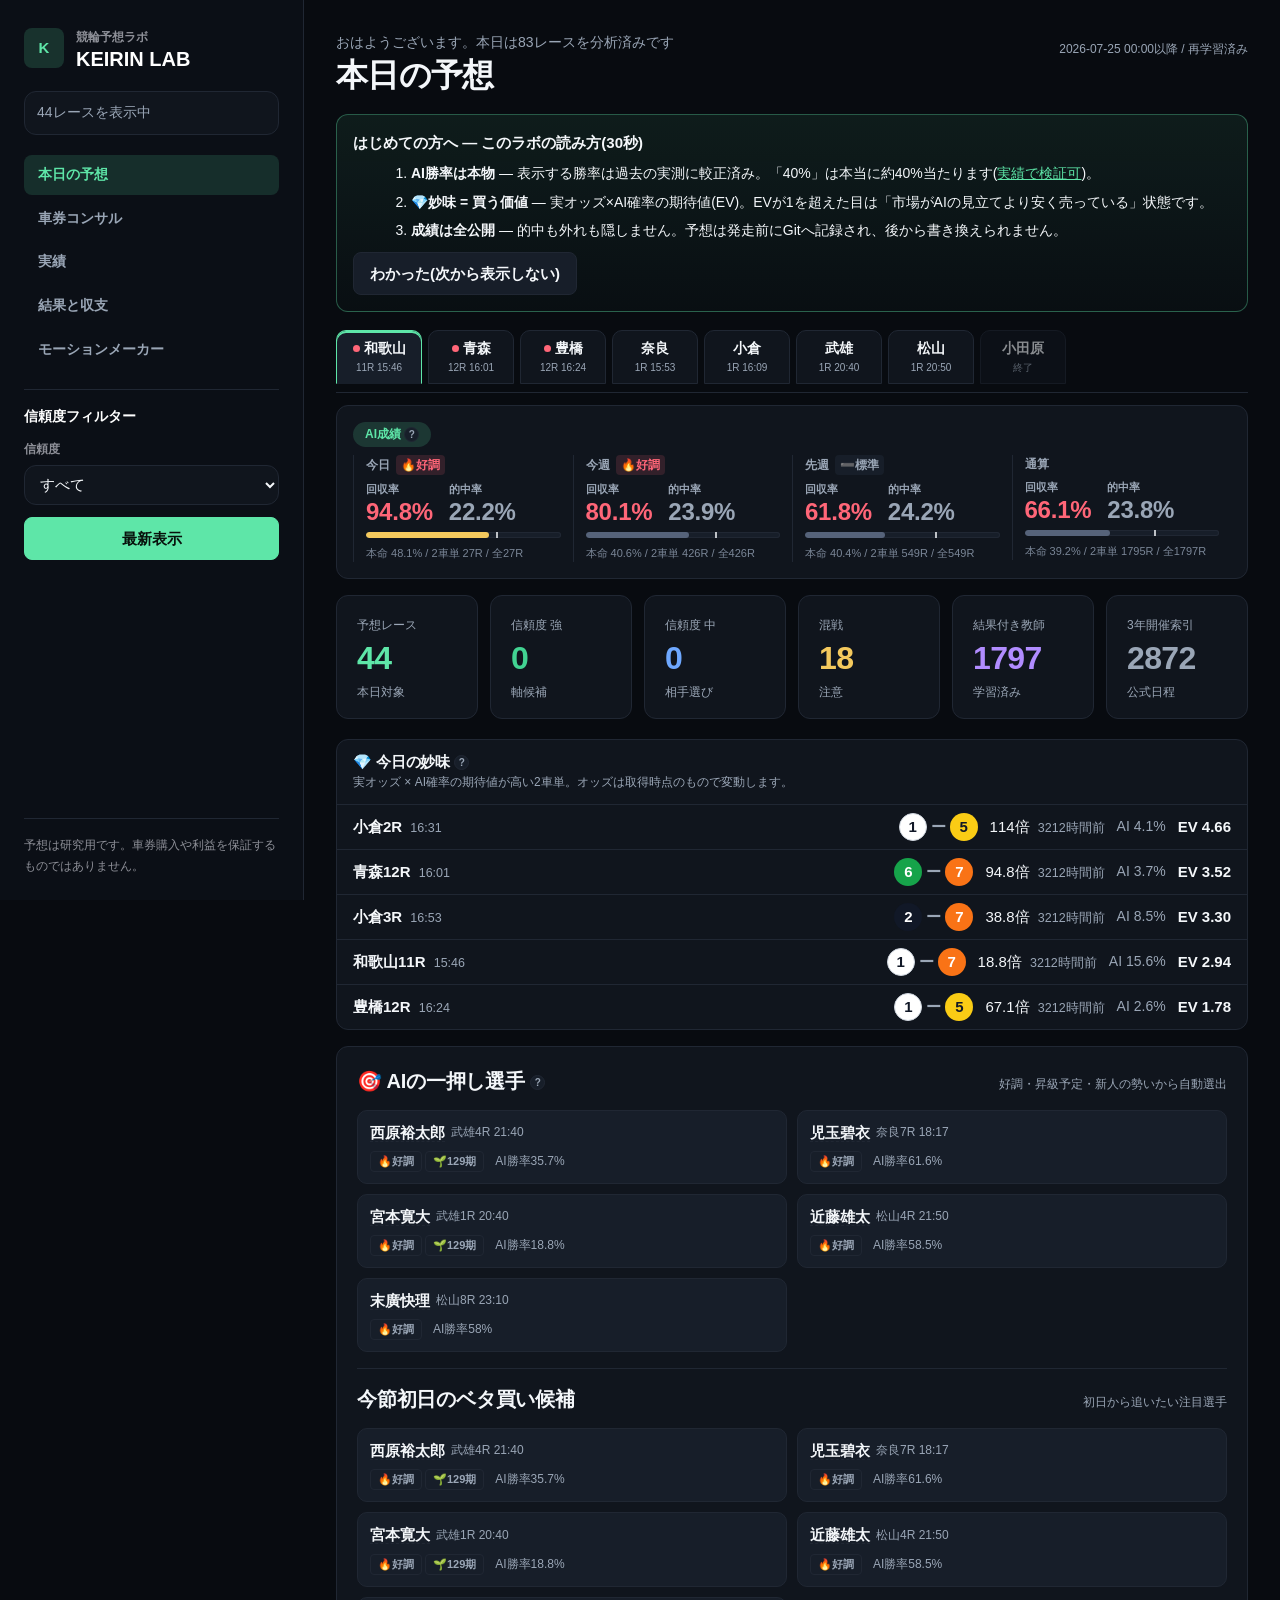
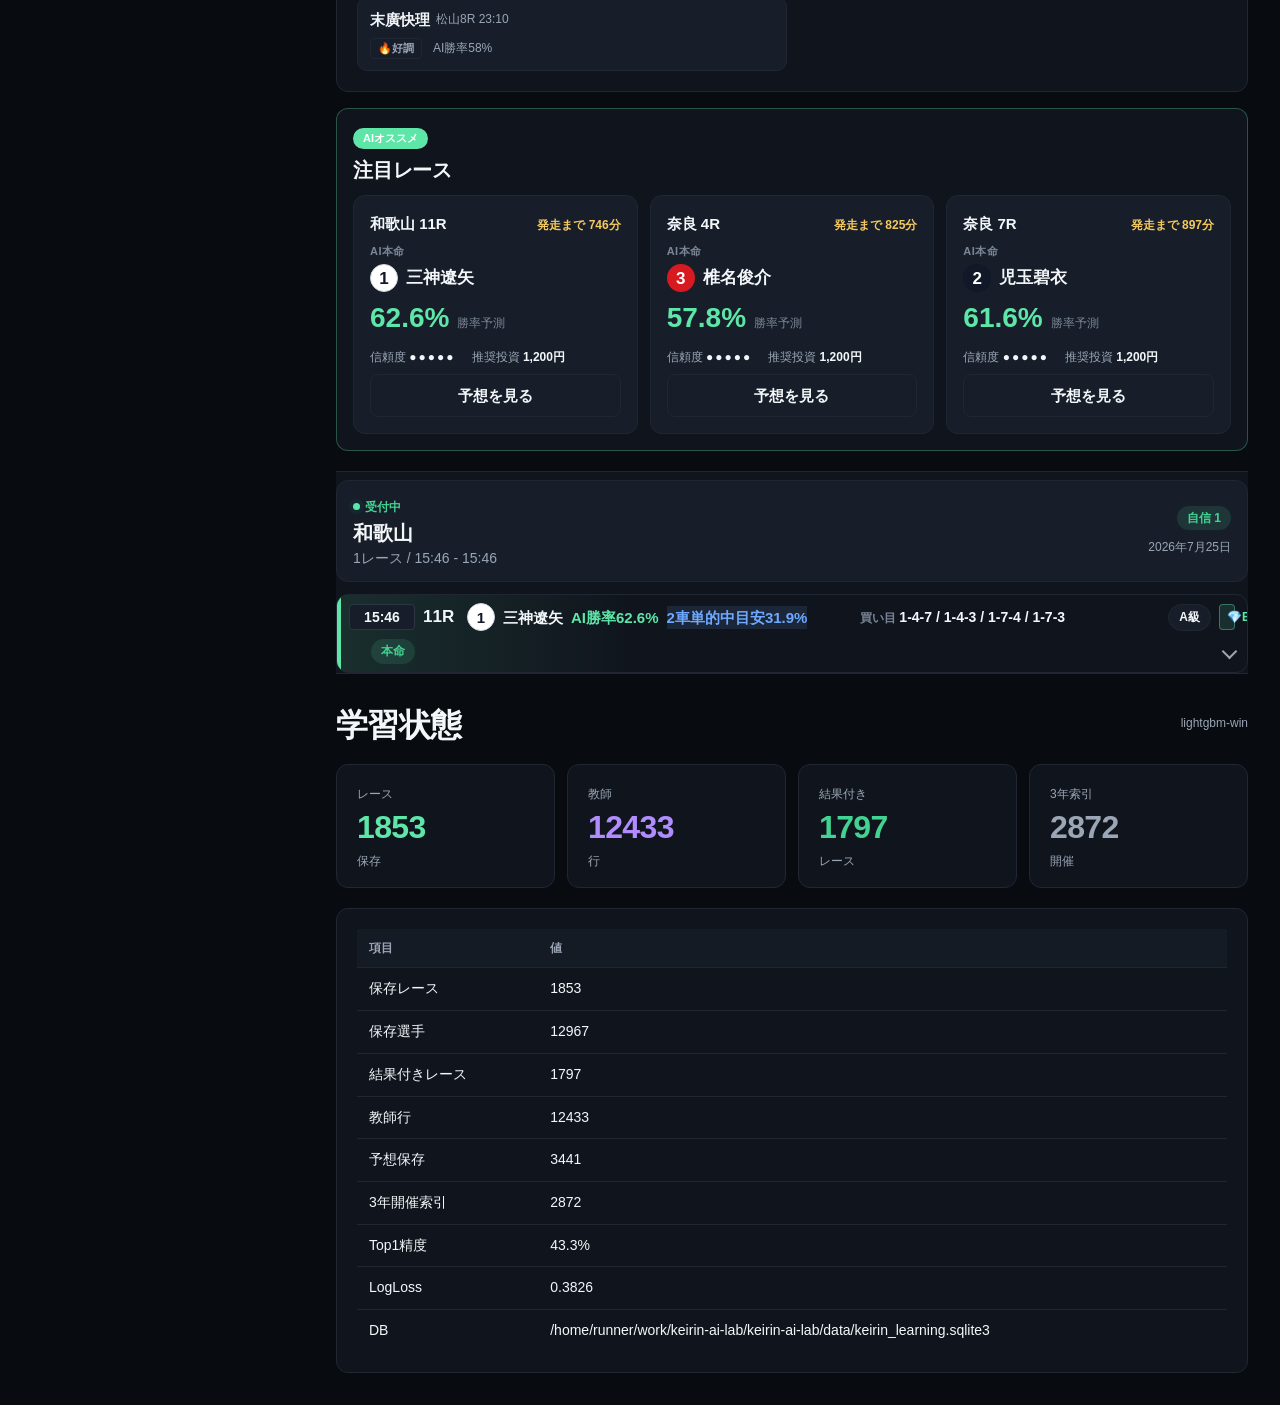
==== commit 48d6cf31: "Cloud update (live) 2026-07-25 15:41" ====
--- a/app/index.html
+++ b/app/index.html
@@ -8,7 +8,7 @@
     <meta name="viewport" content="width=device-width, initial-scale=1" />
     <link rel="icon" href="data:image/svg+xml,%3Csvg xmlns='http://www.w3.org/2000/svg' viewBox='0 0 64 64'%3E%3Crect width='64' height='64' rx='14' fill='%2310151D'/%3E%3Ctext x='32' y='45' font-size='38' font-weight='900' font-family='Arial' fill='%235EE6A8' text-anchor='middle'%3EK%3C/text%3E%3C/svg%3E" />
     <title>Keirin AI Lab</title>
-    <link rel="stylesheet" href="styles.css?v=c7fe04d6" />
+    <link rel="stylesheet" href="styles.css?v=cdfe5fec" />
   </head>
   <body data-page="home">
     <div class="app-shell">
@@ -98,6 +98,6 @@
       </main>
     </div>
 
-    <script src="app.js?v=c7fe04d6"></script>
+    <script src="app.js?v=cdfe5fec"></script>
   </body>
 </html>
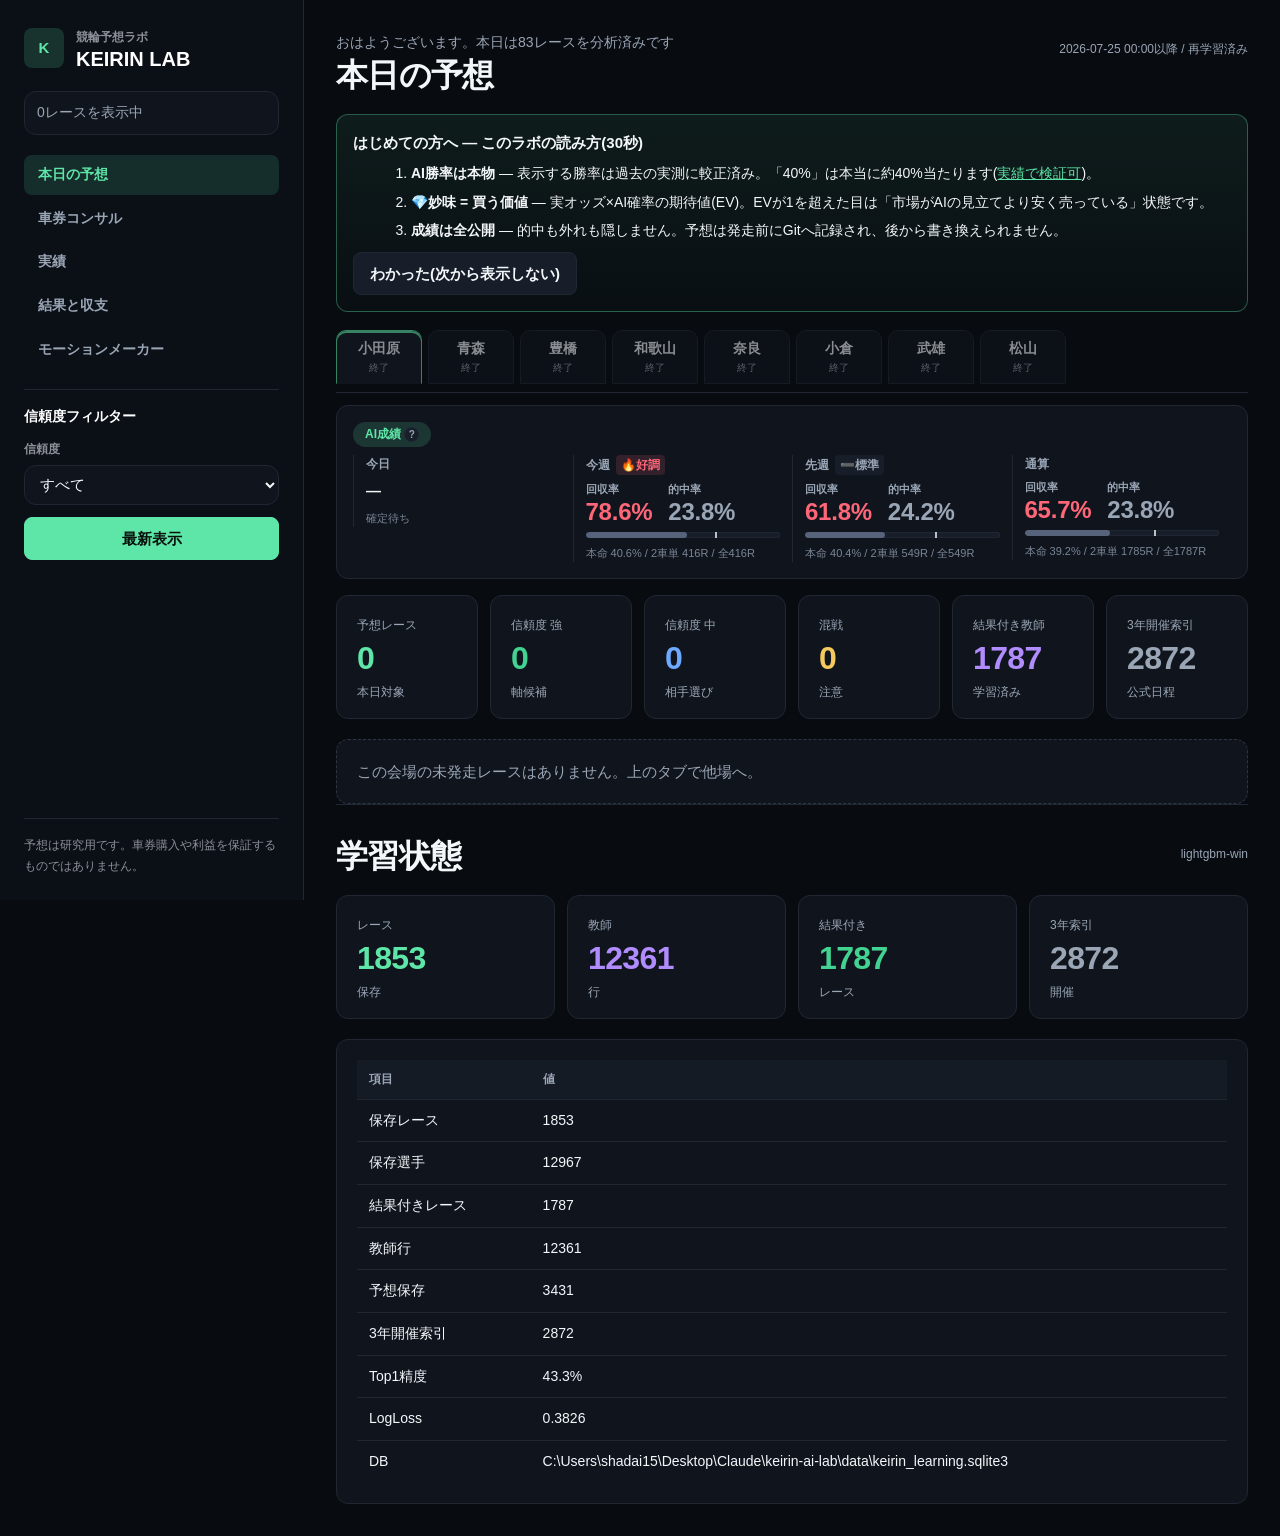
==== commit e4968fda: "自動運用の「必ず負ける設計」を修正(損失上限の実効化・選別強化・賭け金縮小) 「負けすぎでは」という指摘を受けて実データ1785Rで検証した結果、 損失は不運ではなく設計どおりの必然だと判明した。  " ====
--- a/app/index.html
+++ b/app/index.html
@@ -8,7 +8,7 @@
     <meta name="viewport" content="width=device-width, initial-scale=1" />
     <link rel="icon" href="data:image/svg+xml,%3Csvg xmlns='http://www.w3.org/2000/svg' viewBox='0 0 64 64'%3E%3Crect width='64' height='64' rx='14' fill='%2310151D'/%3E%3Ctext x='32' y='45' font-size='38' font-weight='900' font-family='Arial' fill='%235EE6A8' text-anchor='middle'%3EK%3C/text%3E%3C/svg%3E" />
     <title>Keirin AI Lab</title>
-    <link rel="stylesheet" href="styles.css?v=cdfe5fec" />
+    <link rel="stylesheet" href="styles.css?v=ab4bf23c" />
   </head>
   <body data-page="home">
     <div class="app-shell">
@@ -98,6 +98,6 @@
       </main>
     </div>
 
-    <script src="app.js?v=cdfe5fec"></script>
+    <script src="app.js?v=ab4bf23c"></script>
   </body>
 </html>
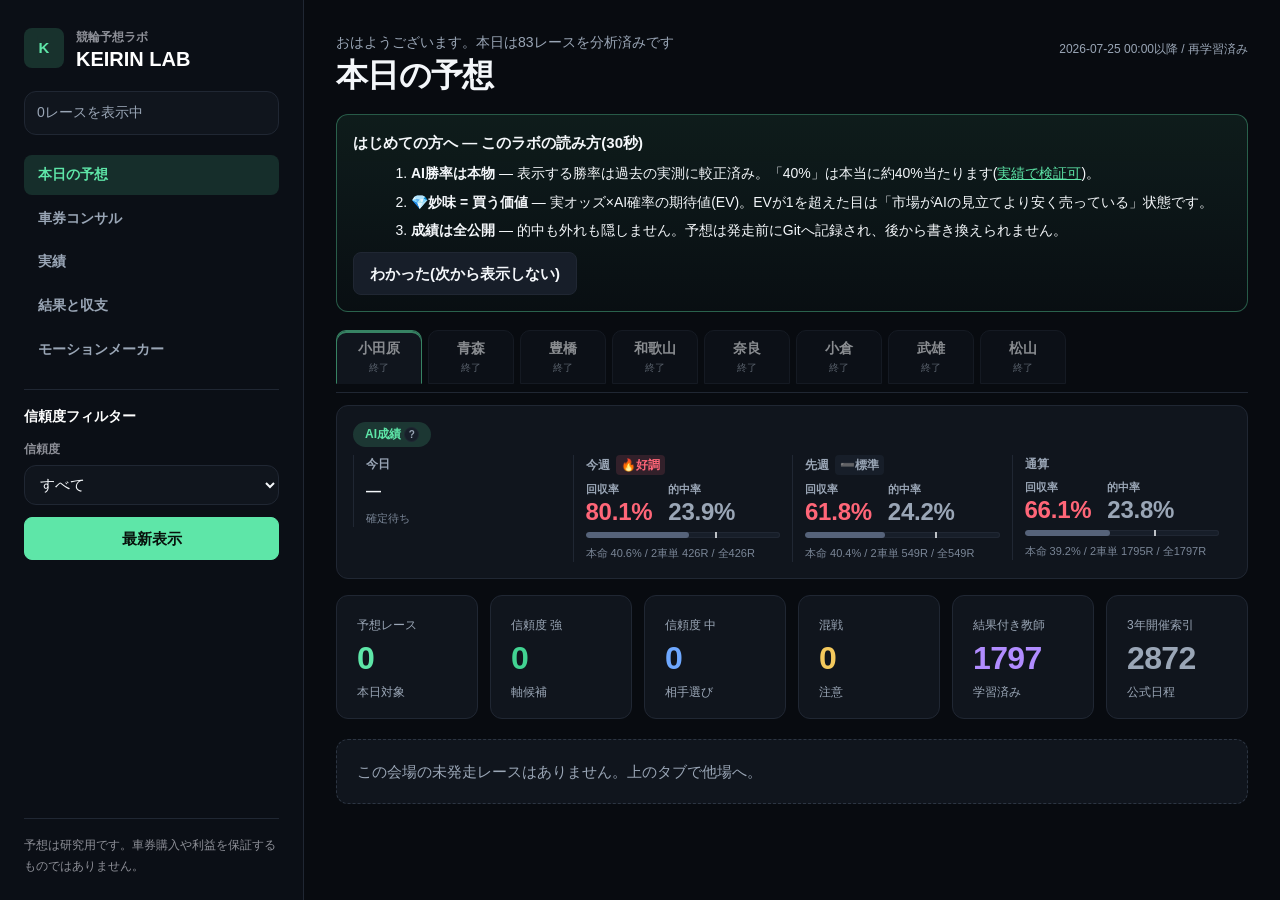
==== commit 20f61186: "学習状態パネルを非表示化(あわせてDBパスの公開露出を停止) 利用者に見せる情報ではないため、本日の予想ページ下部の「学習状態」 (保存レース数/教師行数/Top1精度/LogLoss等)を削除した。" ====
--- a/app/index.html
+++ b/app/index.html
@@ -8,7 +8,7 @@
     <meta name="viewport" content="width=device-width, initial-scale=1" />
     <link rel="icon" href="data:image/svg+xml,%3Csvg xmlns='http://www.w3.org/2000/svg' viewBox='0 0 64 64'%3E%3Crect width='64' height='64' rx='14' fill='%2310151D'/%3E%3Ctext x='32' y='45' font-size='38' font-weight='900' font-family='Arial' fill='%235EE6A8' text-anchor='middle'%3EK%3C/text%3E%3C/svg%3E" />
     <title>Keirin AI Lab</title>
-    <link rel="stylesheet" href="styles.css?v=ab4bf23c" />
+    <link rel="stylesheet" href="styles.css?v=0aedaab7" />
   </head>
   <body data-page="home">
     <div class="app-shell">
@@ -74,30 +74,11 @@
 
           <div class="race-list" id="forecastList"></div>
         </section>
-
-        <section class="panel" id="panel-learn">
-          <header class="page-header">
-            <div>
-              <h2>学習状態</h2>
-            </div>
-            <span class="page-meta" id="learnModelLabel">確認中</span>
-          </header>
-          <div class="metric-strip" id="learnGrid"></div>
-          <div class="table-wrap surface-panel">
-            <table class="data-table">
-              <thead>
-                <tr>
-                  <th>項目</th>
-                  <th>値</th>
-                </tr>
-              </thead>
-              <tbody id="learnBody"></tbody>
-            </table>
-          </div>
-        </section>
+        <!-- 学習状態パネルは非表示(利用者向けの情報ではなく、DBパス等の内部情報も含むため)。
+             renderLearn() は #learnGrid が無ければ何もしないので、この節を消すだけでよい。 -->
       </main>
     </div>
 
-    <script src="app.js?v=ab4bf23c"></script>
+    <script src="app.js?v=0aedaab7"></script>
   </body>
 </html>
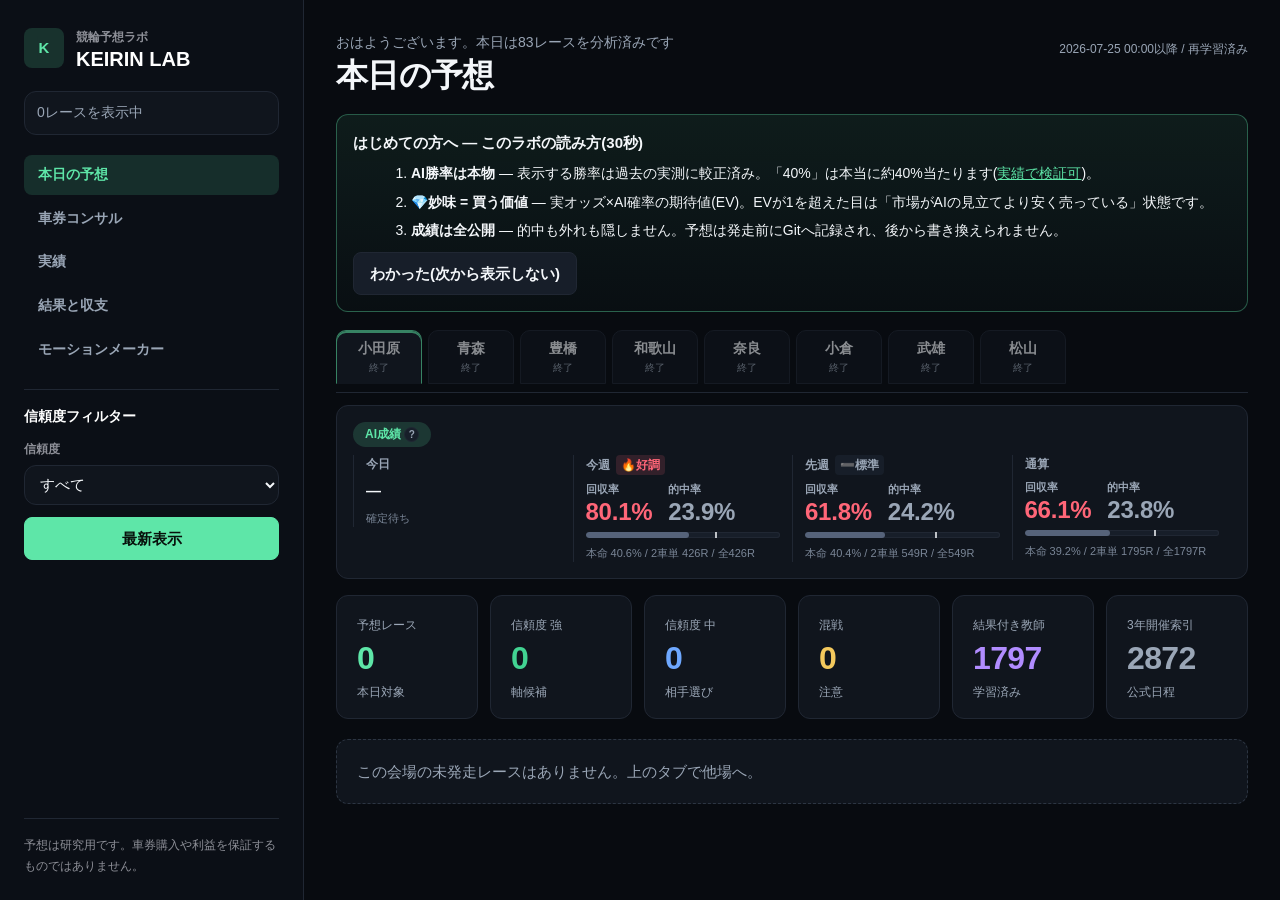
==== commit ad4651f5: "アイコンを競輪ロゴ画像に変更(ホーム画面追加に対応) これまでは「K」の一文字を描いたインラインSVGだった。提供された 競輪ロゴ画像に差し替え、スマホのホーム画面に追加したときにも 正しいアイコンが" ====
--- a/app/index.html
+++ b/app/index.html
@@ -6,7 +6,15 @@
     <meta http-equiv="Pragma" content="no-cache" />
     <meta http-equiv="Expires" content="0" />
     <meta name="viewport" content="width=device-width, initial-scale=1" />
-    <link rel="icon" href="data:image/svg+xml,%3Csvg xmlns='http://www.w3.org/2000/svg' viewBox='0 0 64 64'%3E%3Crect width='64' height='64' rx='14' fill='%2310151D'/%3E%3Ctext x='32' y='45' font-size='38' font-weight='900' font-family='Arial' fill='%235EE6A8' text-anchor='middle'%3EK%3C/text%3E%3C/svg%3E" />
+    <link rel="icon" href="favicon.ico" sizes="any" />
+    <link rel="icon" type="image/png" sizes="32x32" href="icons/favicon-32.png" />
+    <link rel="icon" type="image/png" sizes="16x16" href="icons/favicon-16.png" />
+    <link rel="apple-touch-icon" href="icons/apple-touch-icon.png" />
+    <meta name="apple-mobile-web-app-title" content="競輪AIラボ" />
+    <meta name="apple-mobile-web-app-capable" content="yes" />
+    <meta name="apple-mobile-web-app-status-bar-style" content="black-translucent" />
+    <meta name="theme-color" content="#080b10" />
+    <link rel="manifest" href="manifest.webmanifest" />
     <title>Keirin AI Lab</title>
     <link rel="stylesheet" href="styles.css?v=0aedaab7" />
   </head>
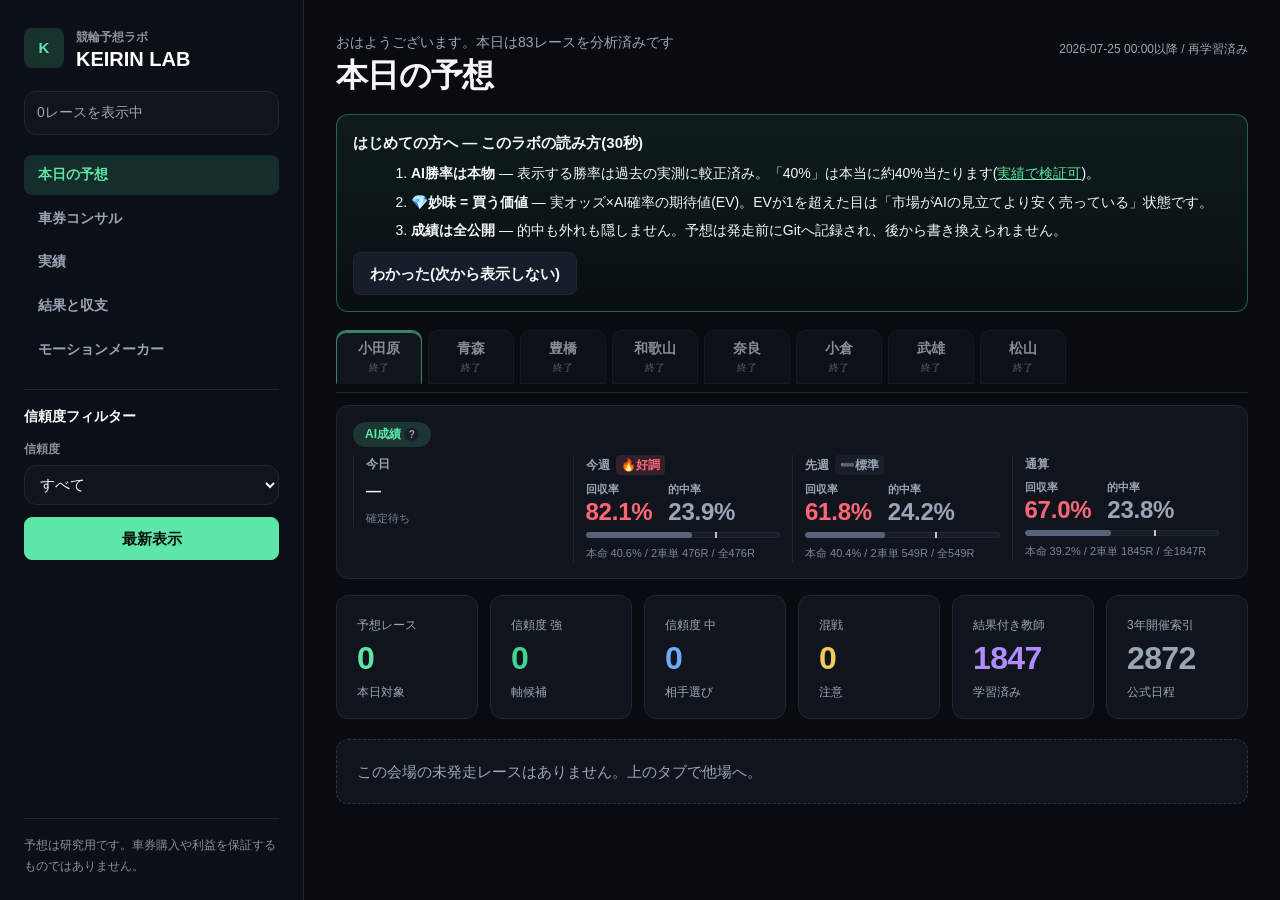
==== commit 0b85373b: "Cloud update (live) 2026-07-26 13:33" ====
--- a/app/index.html
+++ b/app/index.html
@@ -16,7 +16,7 @@
     <meta name="theme-color" content="#080b10" />
     <link rel="manifest" href="manifest.webmanifest" />
     <title>Keirin AI Lab</title>
-    <link rel="stylesheet" href="styles.css?v=0aedaab7" />
+    <link rel="stylesheet" href="styles.css?v=9950b0c1" />
   </head>
   <body data-page="home">
     <div class="app-shell">
@@ -87,6 +87,6 @@
       </main>
     </div>
 
-    <script src="app.js?v=0aedaab7"></script>
+    <script src="app.js?v=9950b0c1"></script>
   </body>
 </html>
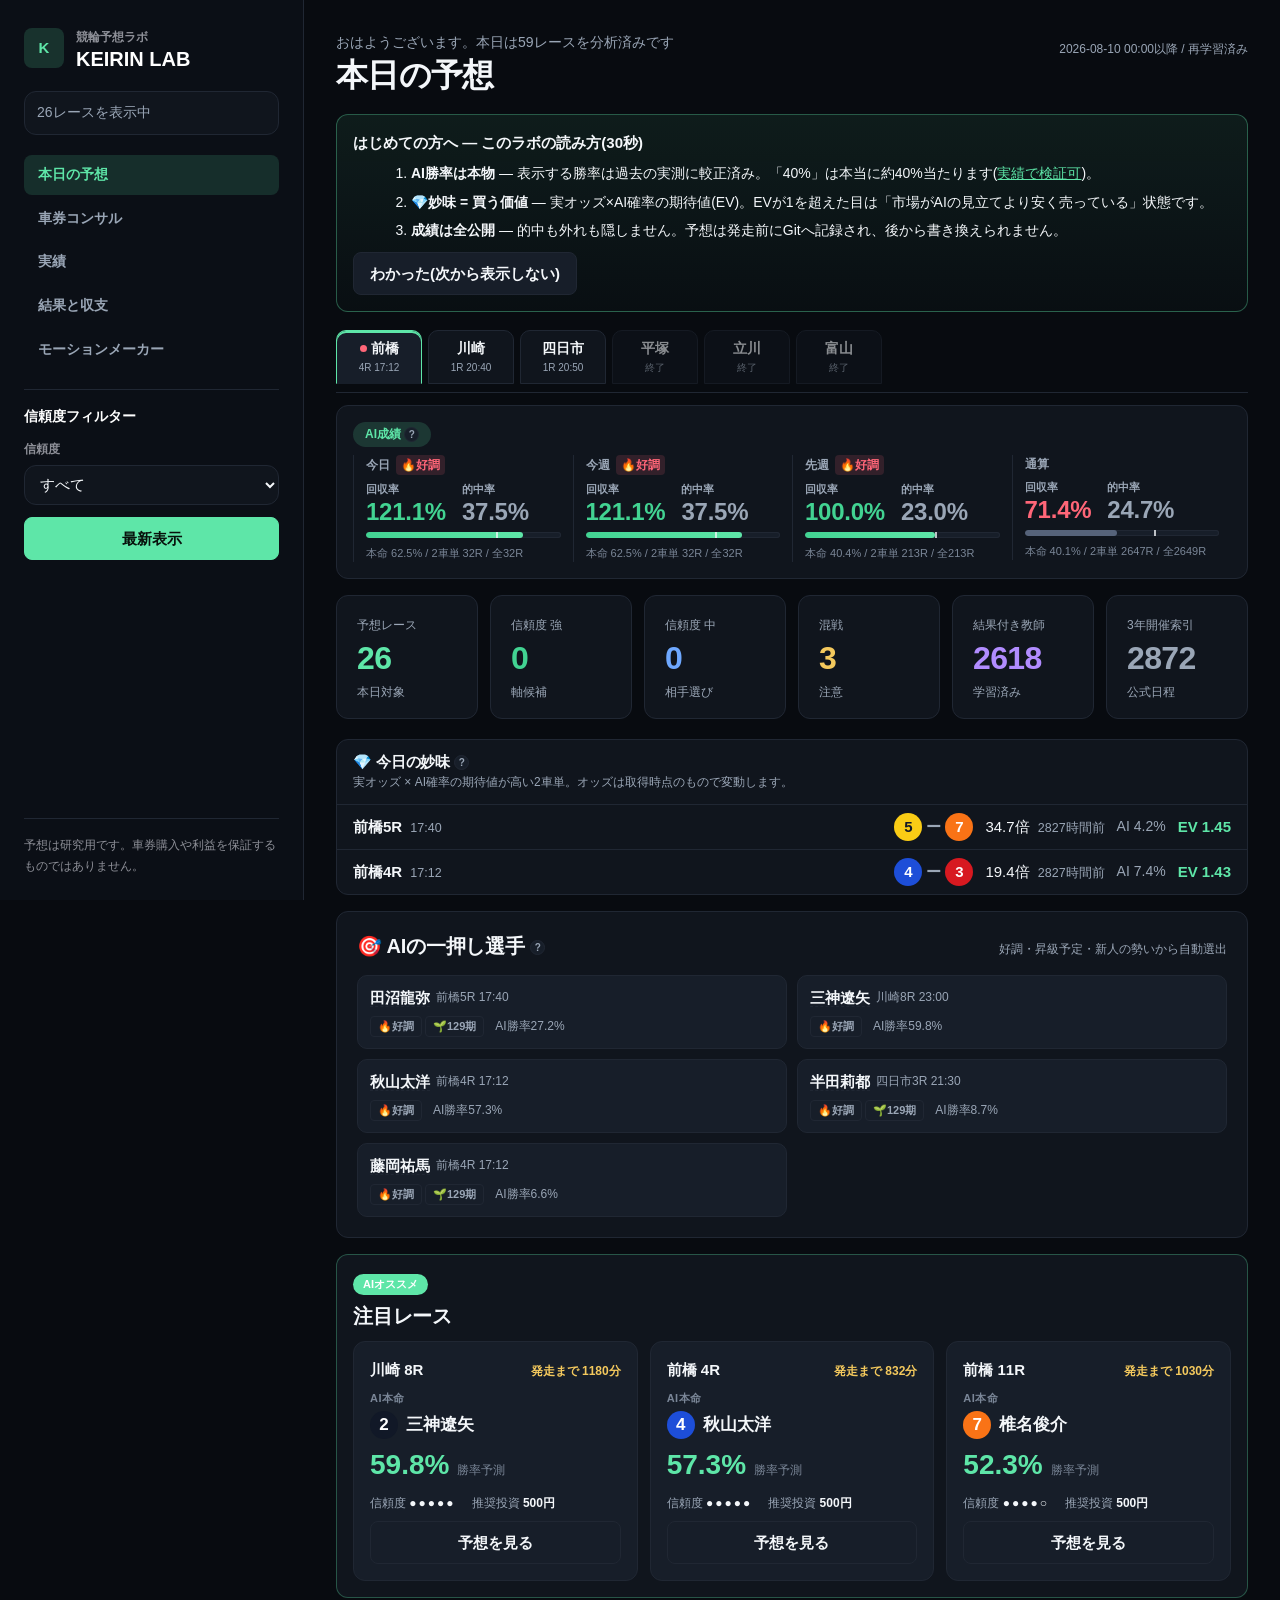
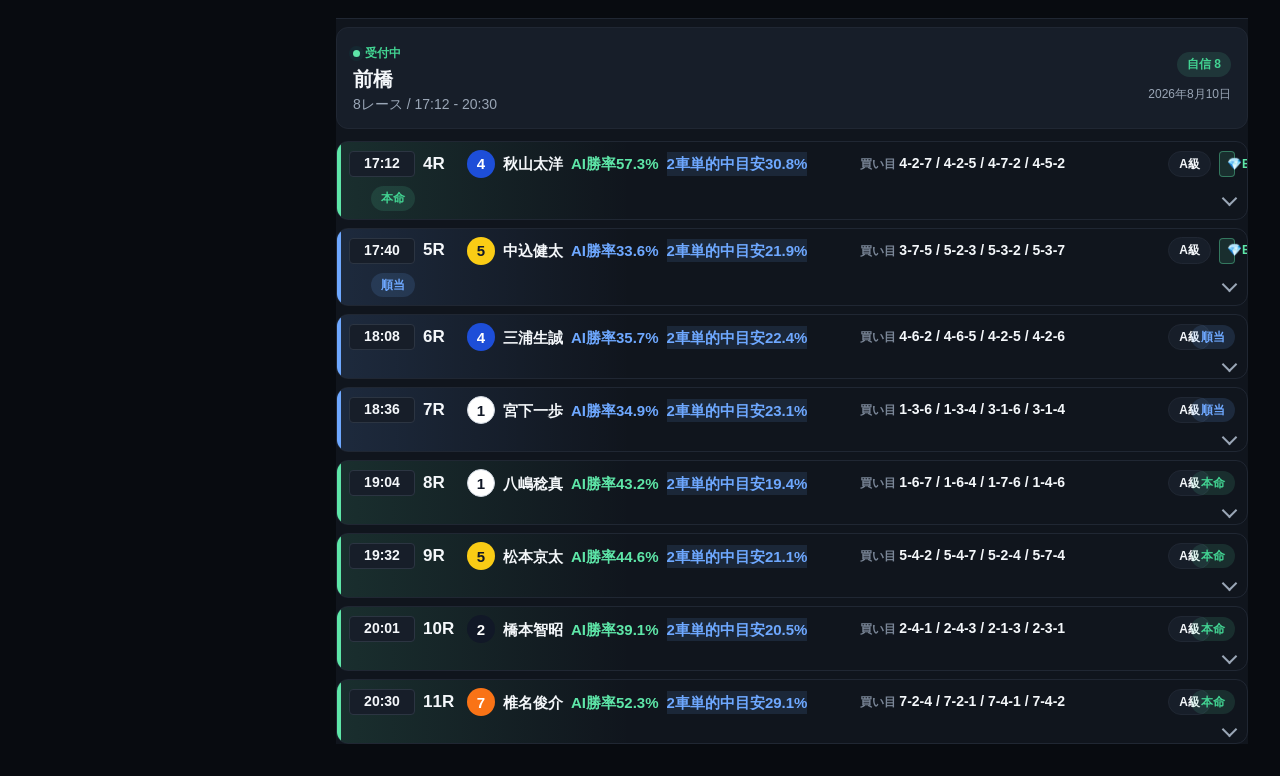
==== commit af714289: "Cloud update (live) 2026-08-10 16:52" ====
--- a/app/index.html
+++ b/app/index.html
@@ -16,7 +16,7 @@
     <meta name="theme-color" content="#080b10" />
     <link rel="manifest" href="manifest.webmanifest" />
     <title>Keirin AI Lab</title>
-    <link rel="stylesheet" href="styles.css?v=9950b0c1" />
+    <link rel="stylesheet" href="styles.css?v=171b189d" />
   </head>
   <body data-page="home">
     <div class="app-shell">
@@ -87,6 +87,6 @@
       </main>
     </div>
 
-    <script src="app.js?v=9950b0c1"></script>
+    <script src="app.js?v=171b189d"></script>
   </body>
 </html>
--- a/app/styles.css
+++ b/app/styles.css
@@ -2393,6 +2393,54 @@
   background: #f7f7fa;
 }
 
+/* ライン(隊列)の結線。競輪はライン単位で決まるので、
+   誰と誰が組んでいるかが見えないと展開が読めない。
+   ちぎれたら線が消えるようにして「離れた」ことも伝える。 */
+.motion-line-bond {
+  fill: none;
+  stroke-width: 2.5;
+  stroke-linecap: round;
+  stroke-linejoin: round;
+  opacity: 0.5;
+}
+.motion-line-bond.line-color-1 { stroke: #5ee6a8; }
+.motion-line-bond.line-color-2 { stroke: #6ea8ff; }
+.motion-line-bond.line-color-3 { stroke: #f4c95d; }
+.motion-line-bond.line-color-4 { stroke: #b18cff; }
+.motion-line-bond.line-color-5 { stroke: #ff6678; }
+
+.motion-rider .rider-no {
+  font-size: 8px;
+  font-weight: 800;
+  pointer-events: none;
+}
+.motion-rider .rider-name {
+  fill: var(--color-text);
+  font-size: 8px;
+  font-weight: 700;
+  paint-order: stroke;
+  stroke: rgba(8, 11, 16, 0.85);
+  stroke-width: 2.5px;
+  pointer-events: none;
+}
+/* 前へ出ている選手の速度線。仕掛けどころが一目で分かる */
+.motion-rider .rider-dash {
+  fill: #fff;
+  transition: opacity 90ms linear;
+}
+
+/* スマホではSVGが約半分に縮み、選手名が実効4px以下になって読めない。
+   潰れた文字を出すより消したほうが見やすいので、車番だけ残す。 */
+@media (max-width: 768px) {
+  .motion-rider .rider-name { display: none; }
+  /* SVGが約半分に縮むので、SVG座標で12pxにして実効6px前後を確保する。
+     競輪は車番の色で見分けるのが基本なので、色の面積も併せて大きくする。 */
+  /* 丸を大きくすると接戦時に重なって隊列が読めなくなるため、
+     半径は据え置き(最小車間12.2に対し直径11.2)で文字だけ拡大する。 */
+  .motion-rider .rider-no { font-size: 11px; }
+  .motion-line-bond { stroke-width: 3.5; opacity: 0.65; }
+}
+
 .motion-svg .bank-track {
   fill: #9ba0a8;
   stroke: #82868e;
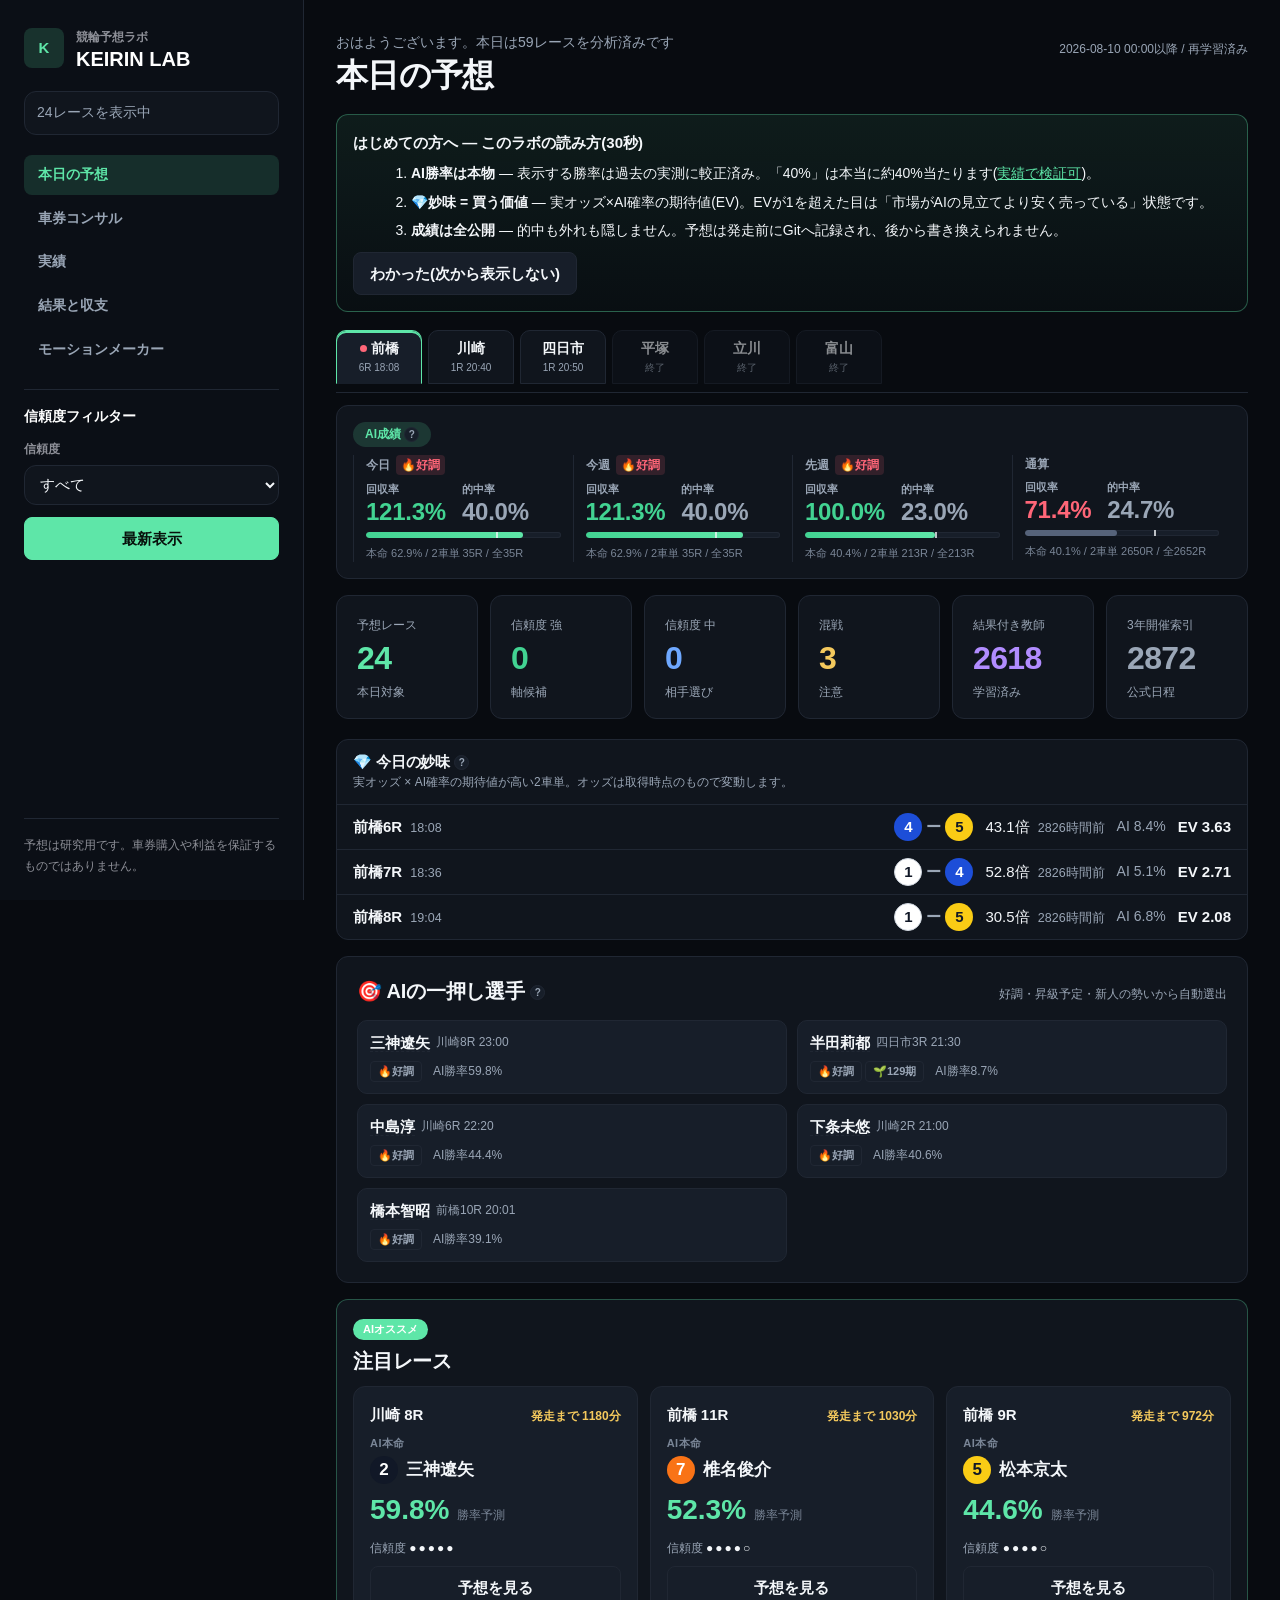
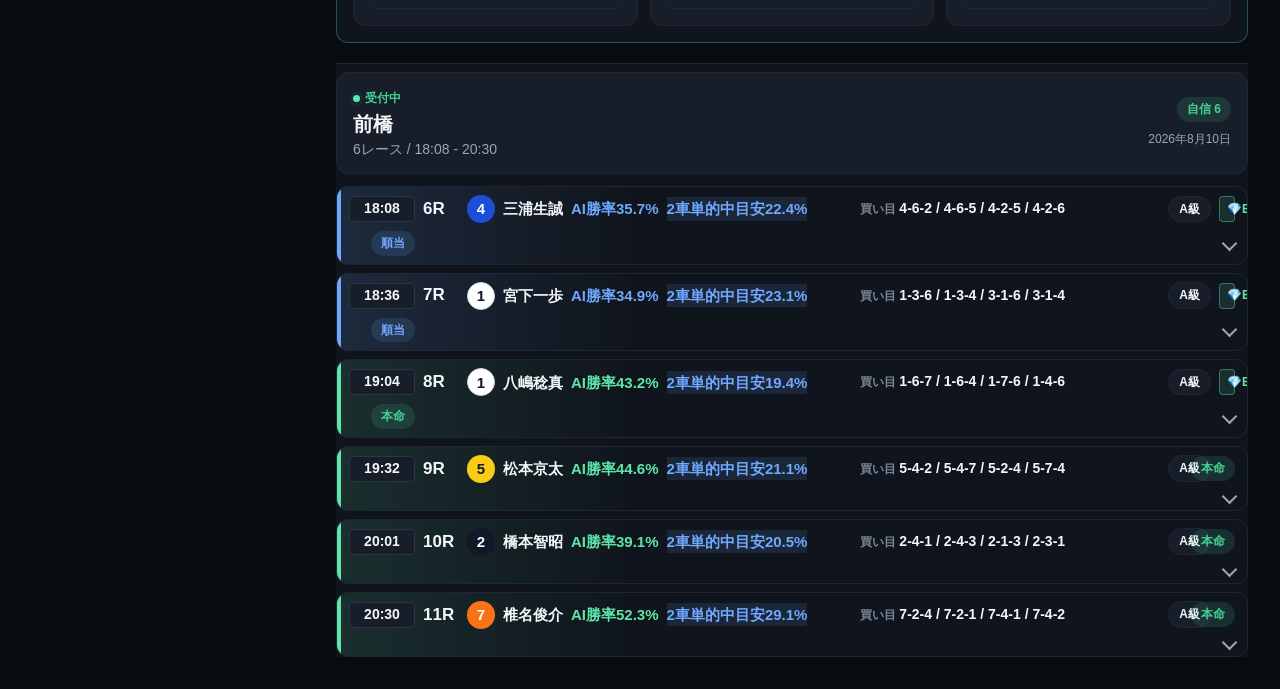
==== commit 59a37e77: "Cloud update (live) 2026-08-10 17:50" ====
--- a/app/index.html
+++ b/app/index.html
@@ -16,7 +16,7 @@
     <meta name="theme-color" content="#080b10" />
     <link rel="manifest" href="manifest.webmanifest" />
     <title>Keirin AI Lab</title>
-    <link rel="stylesheet" href="styles.css?v=171b189d" />
+    <link rel="stylesheet" href="styles.css?v=319157a3" />
   </head>
   <body data-page="home">
     <div class="app-shell">
@@ -87,6 +87,6 @@
       </main>
     </div>
 
-    <script src="app.js?v=171b189d"></script>
+    <script src="app.js?v=319157a3"></script>
   </body>
 </html>
--- a/app/styles.css
+++ b/app/styles.css
@@ -2414,31 +2414,68 @@
   font-weight: 800;
   pointer-events: none;
 }
-.motion-rider .rider-name {
-  fill: var(--color-text);
-  font-size: 8px;
-  font-weight: 700;
-  paint-order: stroke;
-  stroke: rgba(8, 11, 16, 0.85);
-  stroke-width: 2.5px;
-  pointer-events: none;
-}
 /* 前へ出ている選手の速度線。仕掛けどころが一目で分かる */
 .motion-rider .rider-dash {
   fill: #fff;
   transition: opacity 90ms linear;
 }
-
-/* スマホではSVGが約半分に縮み、選手名が実効4px以下になって読めない。
-   潰れた文字を出すより消したほうが見やすいので、車番だけ残す。 */
+/* 上がってきている選手を囲むリング。速度線と同じタイミングで出る */
+.motion-rider .rider-surge {
+  fill: none;
+  stroke: #fff;
+  stroke-width: 1.6;
+  transition: opacity 90ms linear;
+}
+
+/* 走行順バー: いま何番手かと、スタートから何番上げたかを常時表示する。
+   コース上の点だけでは「途中から上がってきた選手」が追いにくいため。 */
+.motion-order {
+  display: flex;
+  align-items: center;
+  justify-content: center;
+  flex-wrap: wrap;
+  gap: 2px;
+  margin-top: 8px;
+  min-height: 26px;
+  font-variant-numeric: tabular-nums;
+}
+.motion-order .mo-slot {
+  display: inline-flex;
+  align-items: center;
+  gap: 2px;
+}
+.motion-order .car {
+  width: 20px;
+  height: 20px;
+  border-radius: 4px;
+  font-size: 12px;
+}
+.motion-order .mo-sep {
+  color: var(--color-muted);
+  font-style: normal;
+  font-size: 11px;
+  opacity: 0.55;
+}
+.motion-order i {
+  font-style: normal;
+  font-size: 10px;
+  font-weight: 800;
+  line-height: 1;
+}
+.motion-order i.up { color: var(--color-profit); }
+.motion-order i.down { color: var(--color-loss); opacity: 0.75; }
+
 @media (max-width: 768px) {
-  .motion-rider .rider-name { display: none; }
   /* SVGが約半分に縮むので、SVG座標で12pxにして実効6px前後を確保する。
      競輪は車番の色で見分けるのが基本なので、色の面積も併せて大きくする。 */
   /* 丸を大きくすると接戦時に重なって隊列が読めなくなるため、
      半径は据え置き(最小車間12.2に対し直径11.2)で文字だけ拡大する。 */
   .motion-rider .rider-no { font-size: 11px; }
   .motion-line-bond { stroke-width: 3.5; opacity: 0.65; }
+  /* 9車立てでも1行に収める(車番20px+印+区切りで横幅が足りなくなるため) */
+  .motion-order .car { width: 18px; height: 18px; font-size: 11px; }
+  .motion-order .mo-sep { font-size: 10px; }
+  .motion-order i { font-size: 9px; }
 }
 
 .motion-svg .bank-track {
